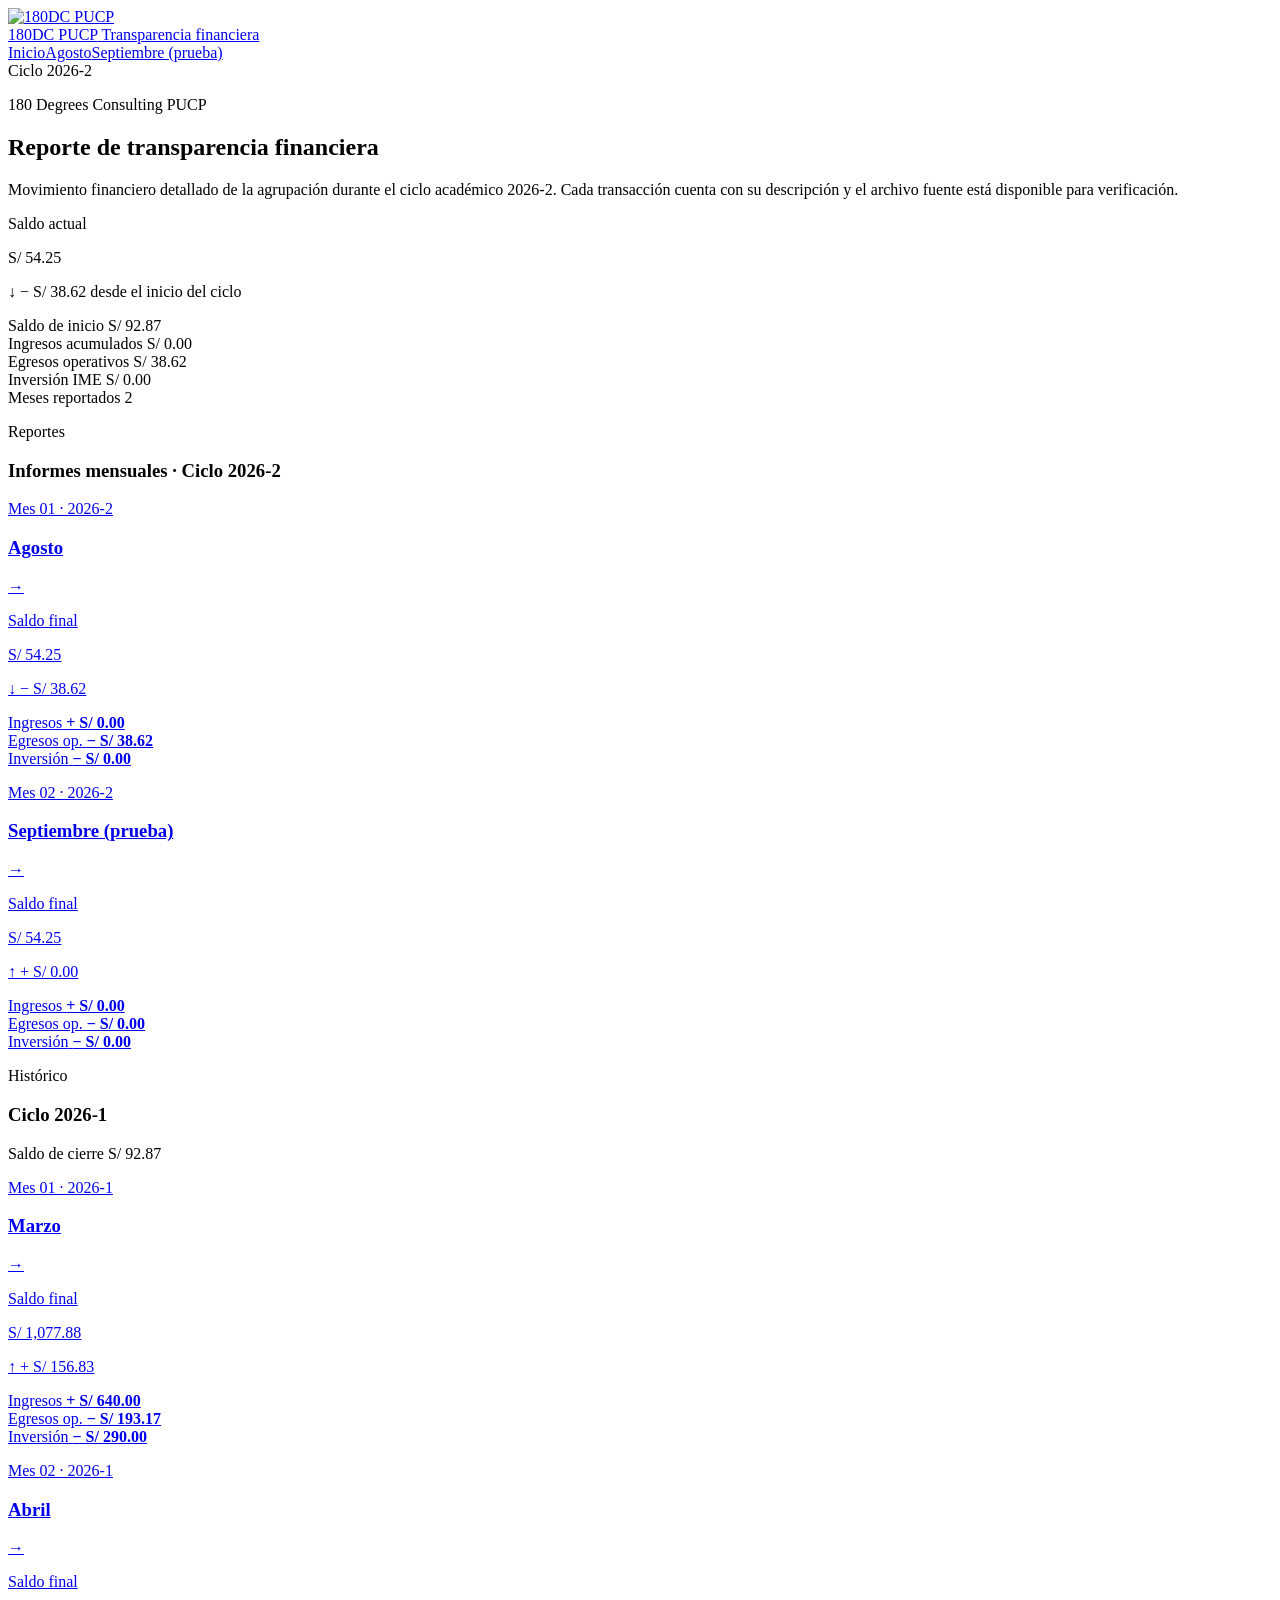
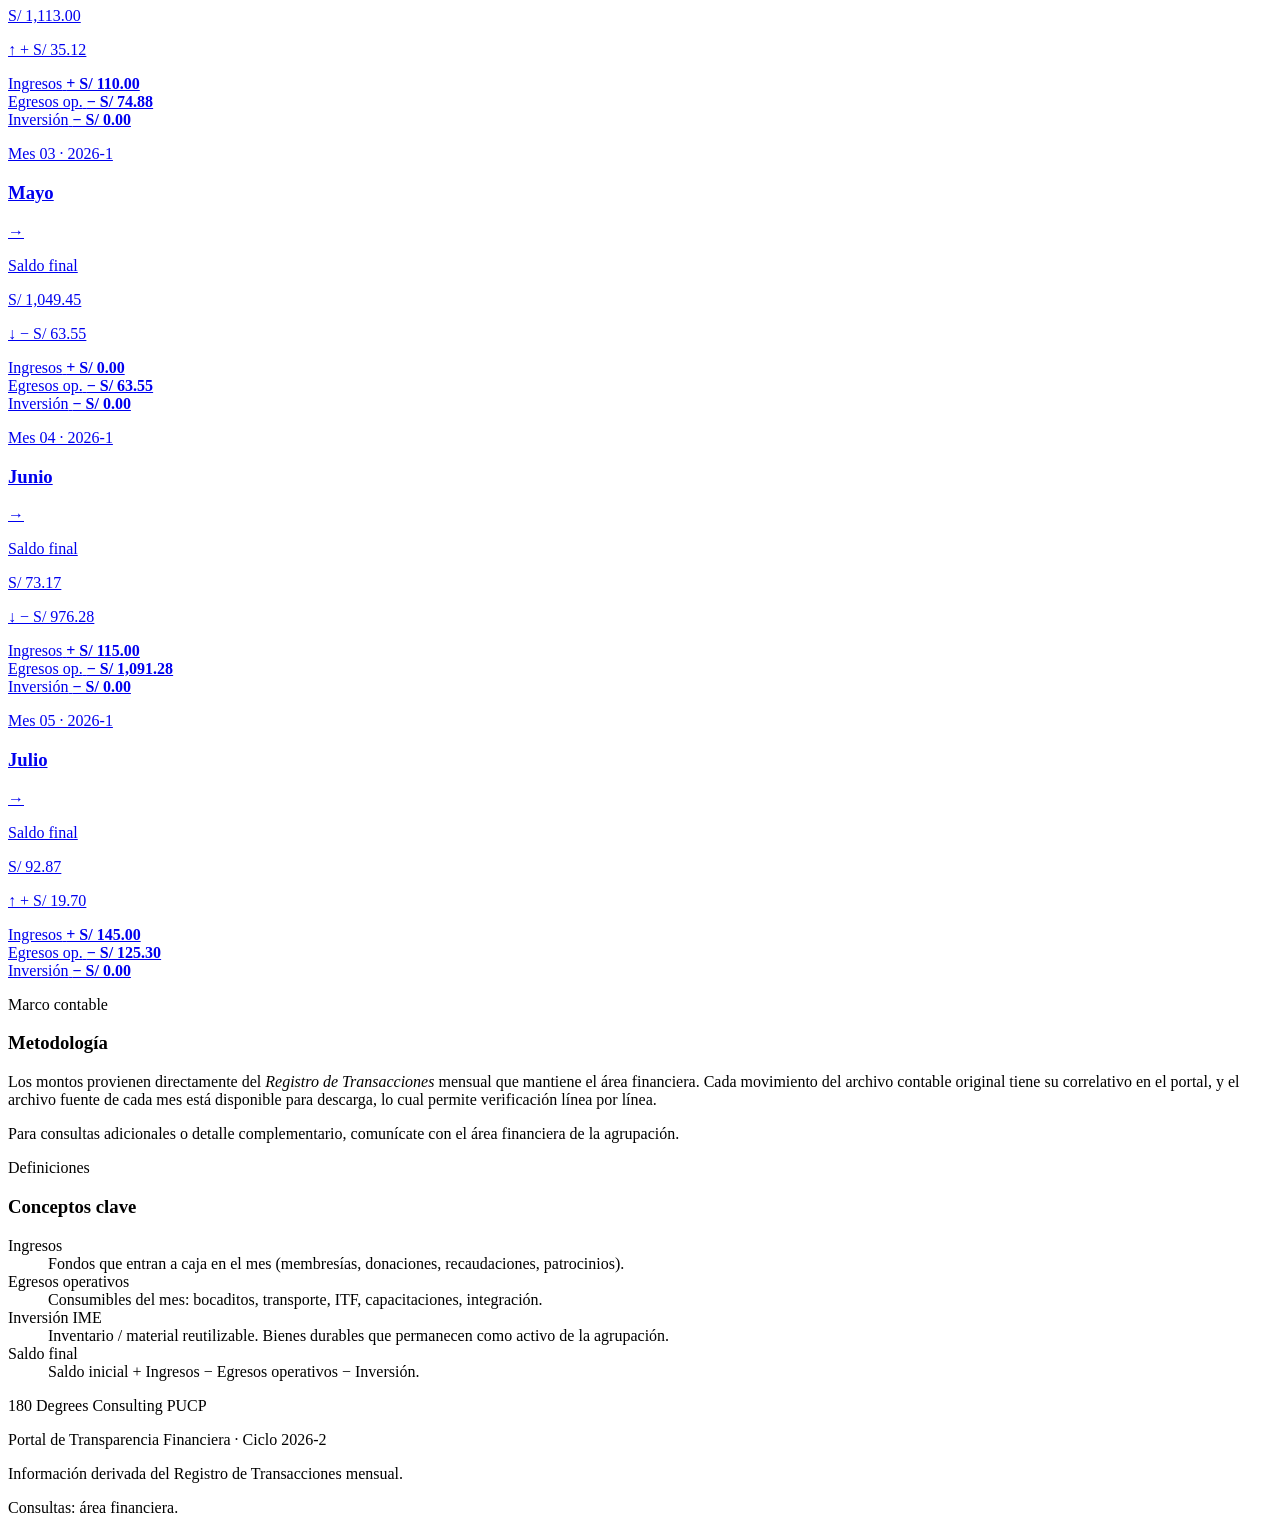
==== site/index.html @ 5e6f2e75 "Prueba" ====
<!DOCTYPE html>
<html lang="es">
<head>
<meta charset="UTF-8">
<meta name="viewport" content="width=device-width, initial-scale=1.0">
<title>180DC PUCP · Transparencia Financiera</title>
<link rel="icon" type="image/jpeg" href="./assets/180.jpg">
<link rel="preconnect" href="https://fonts.googleapis.com">
<link rel="preconnect" href="https://fonts.gstatic.com" crossorigin>
<link href="https://fonts.googleapis.com/css2?family=Inter:wght@400;500;600;700;800&display=swap" rel="stylesheet">
<link rel="stylesheet" href="./assets/style.css">
</head>
<body>
  <header class="site-header">
    <div class="header-inner wrap">
      <a class="brand" href="index.html">
        <img class="brand-mark" src="./assets/180.jpg" width="28" height="28" alt="180DC PUCP">
        <div class="brand-text">
          <span class="brand-name">180DC PUCP</span>
          <span class="brand-sub">Transparencia financiera</span>
        </div>
      </a>
      <nav class="main-nav"><a class="active" href="index.html">Inicio</a><a href="meses/agosto.html">Agosto</a><a href="meses/septiembre-prueba.html">Septiembre (prueba)</a></nav>
      <div class="header-status">
        <span class="status-dot"></span>
        <span>Ciclo 2026-2</span>
      </div>
    </div>
  </header>
  <main class="wrap">
    
    
    <section class="index-hero">
      <p class="eyebrow">180 Degrees Consulting PUCP</p>
      <h1 class="hero-title">Reporte de transparencia financiera</h1>
      <p class="hero-lead">
        Movimiento financiero detallado de la agrupación durante el ciclo
        académico 2026-2. Cada transacción cuenta con su descripción y el
        archivo fuente está disponible para verificación.
      </p>
      <div class="hero-saldo-strip">
        <div>
          <p class="eyebrow">Saldo actual</p>
          <div class="hero-saldo-big">S/ 54.25</div>
          <p class="hero-saldo-delta down">
            <span class="arrow">↓</span>
            − S/ 38.62 desde el inicio del ciclo
          </p>
        </div>
      </div>
    </section>
    
    
    <div class="stat-strip stat-strip-index">
      <div class="stat">
        <span class="stat-label">Saldo de inicio</span>
        <span class="stat-value">S/ 92.87</span>
      </div>
      <div class="stat">
        <span class="stat-label">Ingresos acumulados</span>
        <span class="stat-value verde">S/ 0.00</span>
      </div>
      <div class="stat">
        <span class="stat-label">Egresos operativos</span>
        <span class="stat-value rojo">S/ 38.62</span>
      </div>
      <div class="stat">
        <span class="stat-label">Inversión IME</span>
        <span class="stat-value ambar">S/ 0.00</span>
      </div>
      <div class="stat">
        <span class="stat-label">Meses reportados</span>
        <span class="stat-value">2</span>
      </div>
    </div>
    

    <section class="section">
      <div class="section-head">
        <div>
          <p class="section-eyebrow">Reportes</p>
          <h3 class="section-title-big">Informes mensuales · Ciclo 2026-2</h3>
        </div>
      </div>
      <div class="meses-grid">
        <a class="mes-card" href="meses/agosto.html">
          <div class="mes-card-head">
            <div>
              <p class="eyebrow">Mes 01 · 2026-2</p>
              <h3 class="mes-card-title">Agosto</h3>
            </div>
            <span class="mes-arrow">→</span>
          </div>
          <div class="mes-card-saldo">
            <p class="eyebrow">Saldo final</p>
            <div class="mes-saldo-num">S/ 54.25</div>
            <p class="mes-delta down">
              <span class="arrow">↓</span>
              − S/ 38.62
            </p>
          </div>
          <div class="mes-card-stats">
            <div>
              <span>Ingresos</span>
              <b class="verde">+ S/ 0.00</b>
            </div>
            <div>
              <span>Egresos op.</span>
              <b class="rojo">− S/ 38.62</b>
            </div>
            <div>
              <span>Inversión</span>
              <b class="ambar">− S/ 0.00</b>
            </div>
          </div>
        </a>
        
        <a class="mes-card" href="meses/septiembre-prueba.html">
          <div class="mes-card-head">
            <div>
              <p class="eyebrow">Mes 02 · 2026-2</p>
              <h3 class="mes-card-title">Septiembre (prueba)</h3>
            </div>
            <span class="mes-arrow">→</span>
          </div>
          <div class="mes-card-saldo">
            <p class="eyebrow">Saldo final</p>
            <div class="mes-saldo-num">S/ 54.25</div>
            <p class="mes-delta up">
              <span class="arrow">↑</span>
              + S/ 0.00
            </p>
          </div>
          <div class="mes-card-stats">
            <div>
              <span>Ingresos</span>
              <b class="verde">+ S/ 0.00</b>
            </div>
            <div>
              <span>Egresos op.</span>
              <b class="rojo">− S/ 0.00</b>
            </div>
            <div>
              <span>Inversión</span>
              <b class="ambar">− S/ 0.00</b>
            </div>
          </div>
        </a>
        </div>
    </section>

    
    <section class="section">
      <div class="section-head">
        <div>
          <p class="section-eyebrow">Histórico</p>
          <h3 class="section-title-big">Ciclo 2026-1</h3>
        </div>
        <div class="section-total">
          <span class="total-label">Saldo de cierre</span>
          <span class="total-value">S/ 92.87</span>
        </div>
      </div>
      <div class="meses-grid">
        <a class="mes-card" href="meses/marzo.html">
          <div class="mes-card-head">
            <div>
              <p class="eyebrow">Mes 01 · 2026-1</p>
              <h3 class="mes-card-title">Marzo</h3>
            </div>
            <span class="mes-arrow">→</span>
          </div>
          <div class="mes-card-saldo">
            <p class="eyebrow">Saldo final</p>
            <div class="mes-saldo-num">S/ 1,077.88</div>
            <p class="mes-delta up">
              <span class="arrow">↑</span>
              + S/ 156.83
            </p>
          </div>
          <div class="mes-card-stats">
            <div>
              <span>Ingresos</span>
              <b class="verde">+ S/ 640.00</b>
            </div>
            <div>
              <span>Egresos op.</span>
              <b class="rojo">− S/ 193.17</b>
            </div>
            <div>
              <span>Inversión</span>
              <b class="ambar">− S/ 290.00</b>
            </div>
          </div>
        </a>
        
        <a class="mes-card" href="meses/abril.html">
          <div class="mes-card-head">
            <div>
              <p class="eyebrow">Mes 02 · 2026-1</p>
              <h3 class="mes-card-title">Abril</h3>
            </div>
            <span class="mes-arrow">→</span>
          </div>
          <div class="mes-card-saldo">
            <p class="eyebrow">Saldo final</p>
            <div class="mes-saldo-num">S/ 1,113.00</div>
            <p class="mes-delta up">
              <span class="arrow">↑</span>
              + S/ 35.12
            </p>
          </div>
          <div class="mes-card-stats">
            <div>
              <span>Ingresos</span>
              <b class="verde">+ S/ 110.00</b>
            </div>
            <div>
              <span>Egresos op.</span>
              <b class="rojo">− S/ 74.88</b>
            </div>
            <div>
              <span>Inversión</span>
              <b class="ambar">− S/ 0.00</b>
            </div>
          </div>
        </a>
        
        <a class="mes-card" href="meses/mayo.html">
          <div class="mes-card-head">
            <div>
              <p class="eyebrow">Mes 03 · 2026-1</p>
              <h3 class="mes-card-title">Mayo</h3>
            </div>
            <span class="mes-arrow">→</span>
          </div>
          <div class="mes-card-saldo">
            <p class="eyebrow">Saldo final</p>
            <div class="mes-saldo-num">S/ 1,049.45</div>
            <p class="mes-delta down">
              <span class="arrow">↓</span>
              − S/ 63.55
            </p>
          </div>
          <div class="mes-card-stats">
            <div>
              <span>Ingresos</span>
              <b class="verde">+ S/ 0.00</b>
            </div>
            <div>
              <span>Egresos op.</span>
              <b class="rojo">− S/ 63.55</b>
            </div>
            <div>
              <span>Inversión</span>
              <b class="ambar">− S/ 0.00</b>
            </div>
          </div>
        </a>
        
        <a class="mes-card" href="meses/junio.html">
          <div class="mes-card-head">
            <div>
              <p class="eyebrow">Mes 04 · 2026-1</p>
              <h3 class="mes-card-title">Junio</h3>
            </div>
            <span class="mes-arrow">→</span>
          </div>
          <div class="mes-card-saldo">
            <p class="eyebrow">Saldo final</p>
            <div class="mes-saldo-num">S/ 73.17</div>
            <p class="mes-delta down">
              <span class="arrow">↓</span>
              − S/ 976.28
            </p>
          </div>
          <div class="mes-card-stats">
            <div>
              <span>Ingresos</span>
              <b class="verde">+ S/ 115.00</b>
            </div>
            <div>
              <span>Egresos op.</span>
              <b class="rojo">− S/ 1,091.28</b>
            </div>
            <div>
              <span>Inversión</span>
              <b class="ambar">− S/ 0.00</b>
            </div>
          </div>
        </a>
        
        <a class="mes-card" href="meses/julio.html">
          <div class="mes-card-head">
            <div>
              <p class="eyebrow">Mes 05 · 2026-1</p>
              <h3 class="mes-card-title">Julio</h3>
            </div>
            <span class="mes-arrow">→</span>
          </div>
          <div class="mes-card-saldo">
            <p class="eyebrow">Saldo final</p>
            <div class="mes-saldo-num">S/ 92.87</div>
            <p class="mes-delta up">
              <span class="arrow">↑</span>
              + S/ 19.70
            </p>
          </div>
          <div class="mes-card-stats">
            <div>
              <span>Ingresos</span>
              <b class="verde">+ S/ 145.00</b>
            </div>
            <div>
              <span>Egresos op.</span>
              <b class="rojo">− S/ 125.30</b>
            </div>
            <div>
              <span>Inversión</span>
              <b class="ambar">− S/ 0.00</b>
            </div>
          </div>
        </a>
        </div>
    </section>
    

    <section class="section two-col">
      <div>
        <p class="section-eyebrow">Marco contable</p>
        <h3 class="section-title-big">Metodología</h3>
        <p class="prose">
          Los montos provienen directamente del <em>Registro de Transacciones</em>
          mensual que mantiene el área financiera. Cada movimiento del archivo
          contable original tiene su correlativo en el portal, y el archivo
          fuente de cada mes está disponible para descarga, lo cual permite
          verificación línea por línea.
        </p>
        <p class="prose">
          Para consultas adicionales o detalle complementario, comunícate con
          el área financiera de la agrupación.
        </p>
      </div>
      <div>
        <p class="section-eyebrow">Definiciones</p>
        <h3 class="section-title-big">Conceptos clave</h3>
        <dl class="def-list">
          <div>
            <dt>Ingresos</dt>
            <dd>Fondos que entran a caja en el mes (membresías, donaciones, recaudaciones, patrocinios).</dd>
          </div>
          <div>
            <dt>Egresos operativos</dt>
            <dd>Consumibles del mes: bocaditos, transporte, ITF, capacitaciones, integración.</dd>
          </div>
          <div>
            <dt>Inversión IME</dt>
            <dd>Inventario / material reutilizable. Bienes durables que permanecen como activo de la agrupación.</dd>
          </div>
          <div>
            <dt>Saldo final</dt>
            <dd>Saldo inicial + Ingresos − Egresos operativos − Inversión.</dd>
          </div>
        </dl>
      </div>
    </section>
    
  </main>
  <footer>
    <div class="wrap footer-inner">
      <div>
        <p class="footer-title">180 Degrees Consulting PUCP</p>
        <p class="footer-sub">Portal de Transparencia Financiera · Ciclo 2026-2</p>
      </div>
      <div class="footer-meta">
        <p>Información derivada del Registro de Transacciones mensual.</p>
        <p>Consultas: área financiera.</p>
      </div>
    </div>
  </footer>
</body>
</html>
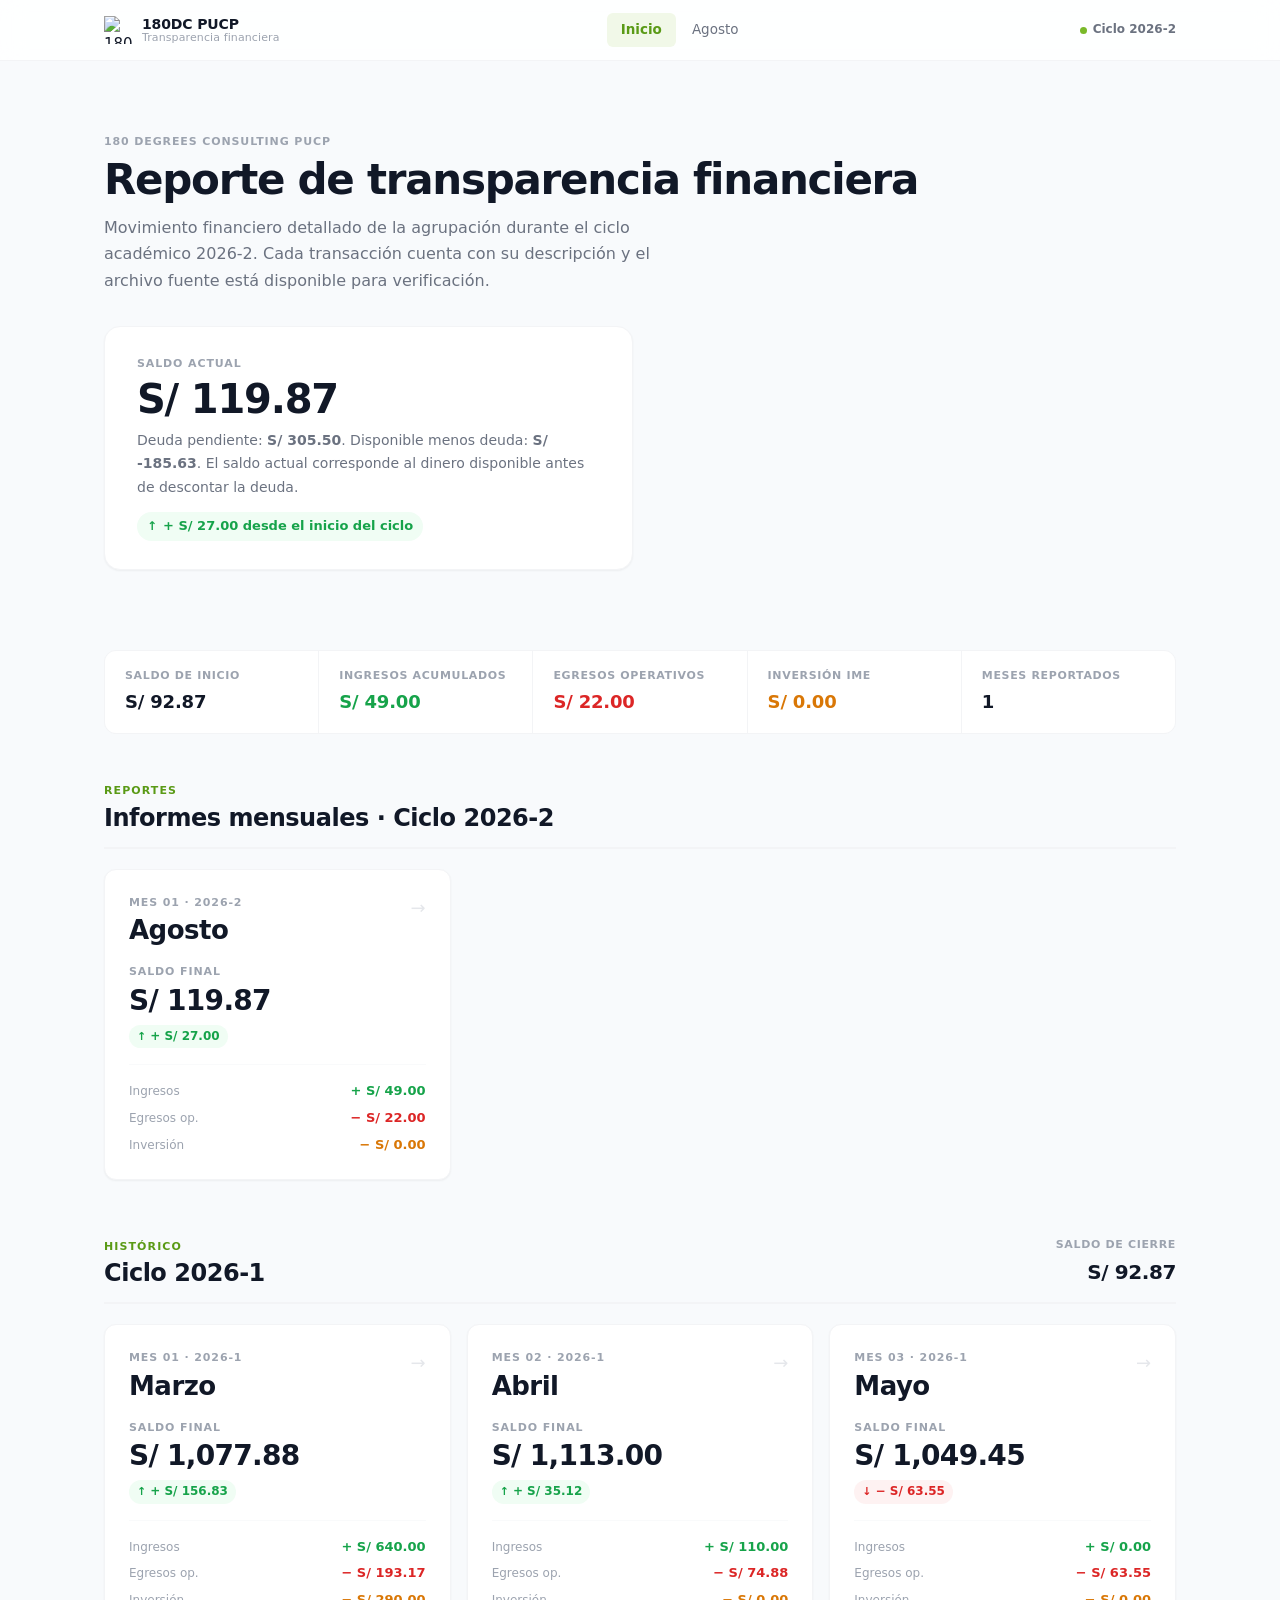
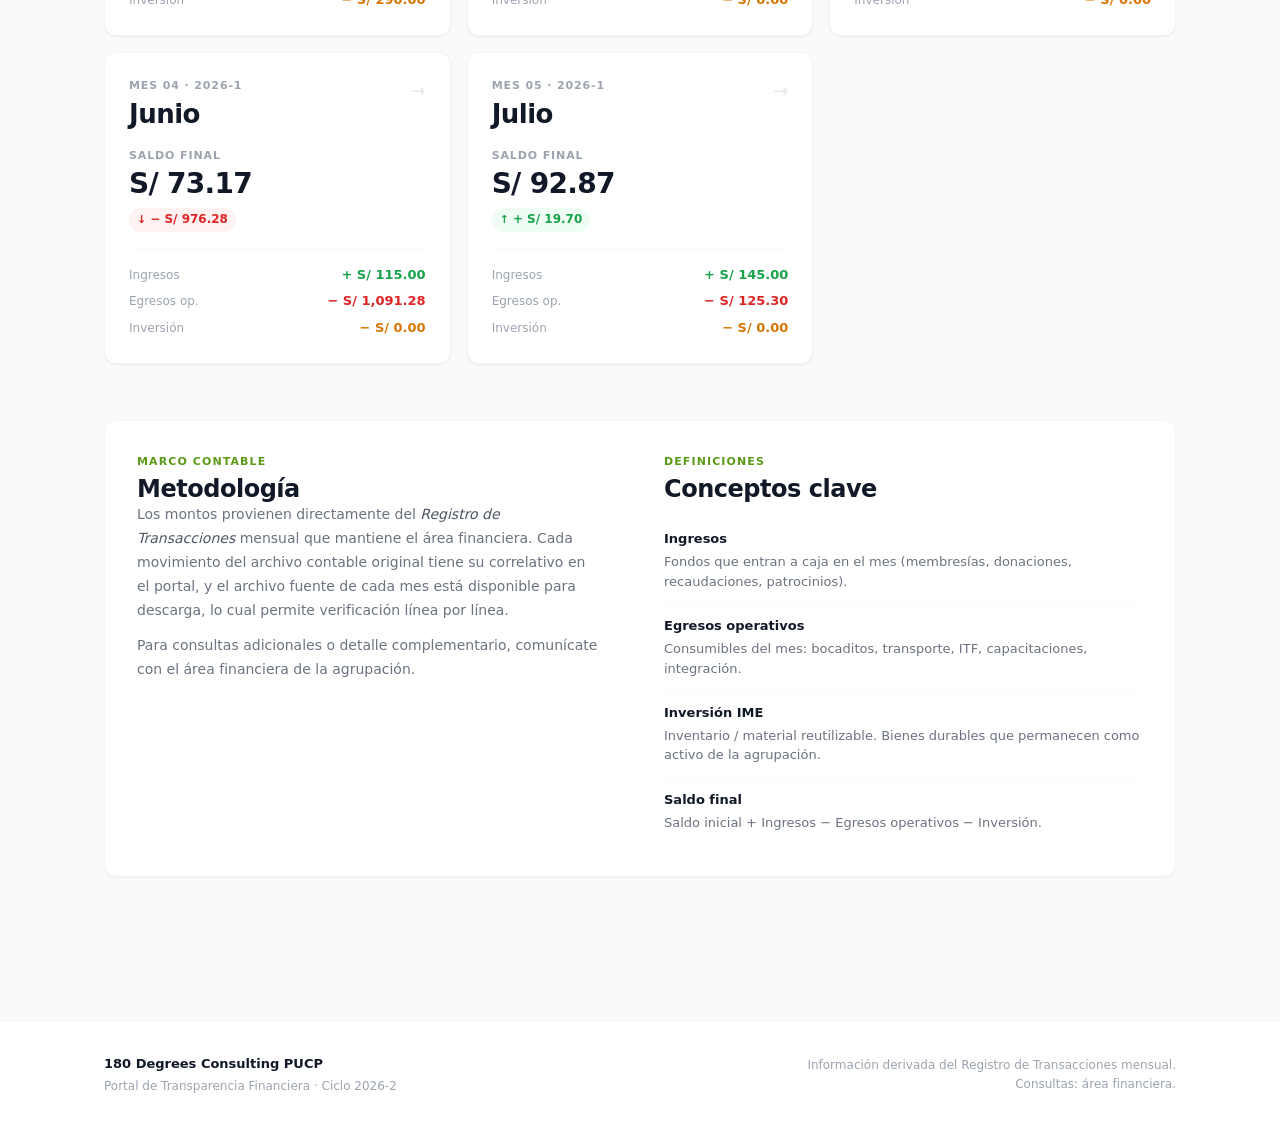
==== commit 8132d6a6: "agosto" ====
--- a/site/index.html
+++ b/site/index.html
@@ -20,7 +20,7 @@
           <span class="brand-sub">Transparencia financiera</span>
         </div>
       </a>
-      <nav class="main-nav"><a class="active" href="index.html">Inicio</a><a href="meses/agosto.html">Agosto</a><a href="meses/septiembre-prueba.html">Septiembre (prueba)</a></nav>
+      <nav class="main-nav"><a class="active" href="index.html">Inicio</a><a href="meses/agosto.html">Agosto</a></nav>
       <div class="header-status">
         <span class="status-dot"></span>
         <span>Ciclo 2026-2</span>
@@ -41,10 +41,11 @@
       <div class="hero-saldo-strip">
         <div>
           <p class="eyebrow">Saldo actual</p>
-          <div class="hero-saldo-big">S/ 54.25</div>
-          <p class="hero-saldo-delta down">
-            <span class="arrow">↓</span>
-            − S/ 38.62 desde el inicio del ciclo
+          <div class="hero-saldo-big">S/ 119.87</div>
+          <p class="prose">Deuda pendiente: <strong>S/ 305.50</strong>. Disponible menos deuda: <strong>S/ -185.63</strong>. El saldo actual corresponde al dinero disponible antes de descontar la deuda.</p>
+          <p class="hero-saldo-delta up">
+            <span class="arrow">↑</span>
+            + S/ 27.00 desde el inicio del ciclo
           </p>
         </div>
       </div>
@@ -58,11 +59,11 @@
       </div>
       <div class="stat">
         <span class="stat-label">Ingresos acumulados</span>
-        <span class="stat-value verde">S/ 0.00</span>
+        <span class="stat-value verde">S/ 49.00</span>
       </div>
       <div class="stat">
         <span class="stat-label">Egresos operativos</span>
-        <span class="stat-value rojo">S/ 38.62</span>
+        <span class="stat-value rojo">S/ 22.00</span>
       </div>
       <div class="stat">
         <span class="stat-label">Inversión IME</span>
@@ -70,7 +71,7 @@
       </div>
       <div class="stat">
         <span class="stat-label">Meses reportados</span>
-        <span class="stat-value">2</span>
+        <span class="stat-value">1</span>
       </div>
     </div>
     
@@ -93,52 +94,20 @@
           </div>
           <div class="mes-card-saldo">
             <p class="eyebrow">Saldo final</p>
-            <div class="mes-saldo-num">S/ 54.25</div>
-            <p class="mes-delta down">
-              <span class="arrow">↓</span>
-              − S/ 38.62
-            </p>
-          </div>
-          <div class="mes-card-stats">
-            <div>
-              <span>Ingresos</span>
-              <b class="verde">+ S/ 0.00</b>
-            </div>
-            <div>
-              <span>Egresos op.</span>
-              <b class="rojo">− S/ 38.62</b>
-            </div>
-            <div>
-              <span>Inversión</span>
-              <b class="ambar">− S/ 0.00</b>
-            </div>
-          </div>
-        </a>
-        
-        <a class="mes-card" href="meses/septiembre-prueba.html">
-          <div class="mes-card-head">
-            <div>
-              <p class="eyebrow">Mes 02 · 2026-2</p>
-              <h3 class="mes-card-title">Septiembre (prueba)</h3>
-            </div>
-            <span class="mes-arrow">→</span>
-          </div>
-          <div class="mes-card-saldo">
-            <p class="eyebrow">Saldo final</p>
-            <div class="mes-saldo-num">S/ 54.25</div>
+            <div class="mes-saldo-num">S/ 119.87</div>
             <p class="mes-delta up">
               <span class="arrow">↑</span>
-              + S/ 0.00
-            </p>
-          </div>
-          <div class="mes-card-stats">
-            <div>
-              <span>Ingresos</span>
-              <b class="verde">+ S/ 0.00</b>
-            </div>
-            <div>
-              <span>Egresos op.</span>
-              <b class="rojo">− S/ 0.00</b>
+              + S/ 27.00
+            </p>
+          </div>
+          <div class="mes-card-stats">
+            <div>
+              <span>Ingresos</span>
+              <b class="verde">+ S/ 49.00</b>
+            </div>
+            <div>
+              <span>Egresos op.</span>
+              <b class="rojo">− S/ 22.00</b>
             </div>
             <div>
               <span>Inversión</span>
--- a/site/assets/style.css
+++ b/site/assets/style.css
@@ -0,0 +1,1086 @@
+/* =================================================================
+   180DC PUCP — Portal de Transparencia Financiera
+   ================================================================= */
+
+:root {
+  --brand:        #7AB929;
+  --brand-dark:   #5A9A16;
+  --brand-soft:   #f1f8e8;
+  --brand-tint:   #e4f2d1;
+
+  --ink:          #111827;
+  --ink-2:        #1F2937;
+  --gray-900:     #1F2937;
+  --gray-800:     #374151;
+  --gray-700:     #4B5563;
+  --gray-600:     #6B7280;
+  --gray-500:     #9CA3AF;
+  --gray-400:     #D1D5DB;
+  --gray-300:     #E5E7EB;
+  --gray-200:     #F3F4F6;
+  --gray-100:     #F9FAFB;
+
+  --white:        #FFFFFF;
+  --canvas:       #F8FAFC;
+
+  --verde:        #16a34a;
+  --verde-bg:     #f0fdf4;
+  --rojo:         #dc2626;
+  --rojo-bg:      #fef2f2;
+  --ambar:        #d97706;
+  --ambar-bg:     #fffbeb;
+
+  --radius:       8px;
+  --radius-lg:    12px;
+  --radius-xl:    16px;
+  --shadow-sm:    0 1px 2px rgba(0,0,0,.05);
+  --shadow:       0 1px 3px rgba(0,0,0,.08), 0 1px 2px rgba(0,0,0,.04);
+  --shadow-md:    0 4px 6px -1px rgba(0,0,0,.07), 0 2px 4px -2px rgba(0,0,0,.05);
+  --shadow-lg:    0 10px 15px -3px rgba(0,0,0,.07), 0 4px 6px -4px rgba(0,0,0,.05);
+  --transition:   .2s ease;
+}
+
+.weekly-scroll { overflow-x: auto; margin-top: 20px; }
+.weekly-table { width: 100%; border-collapse: collapse; font-size: 13px; }
+.weekly-table caption { text-align: left; color: var(--gray-700); padding-bottom: 12px; }
+.weekly-table th, .weekly-table td { padding: 14px 12px; border-bottom: 1px solid var(--gray-300); text-align: right; }
+.weekly-table thead { background: var(--brand-soft); }
+.weekly-table th:first-child { text-align: left; min-width: 190px; }
+.weekly-table td { white-space: nowrap; font-variant-numeric: tabular-nums; }
+
+*, *::before, *::after { box-sizing: border-box; }
+
+html {
+  scroll-behavior: smooth;
+  -webkit-text-size-adjust: 100%;
+}
+
+body {
+  margin: 0;
+  font-family: 'Inter', system-ui, -apple-system, sans-serif;
+  font-size: 15px;
+  line-height: 1.6;
+  color: var(--ink);
+  background: var(--canvas);
+  -webkit-font-smoothing: antialiased;
+}
+
+img, svg { vertical-align: middle; }
+
+.wrap {
+  max-width: 1120px;
+  margin: 0 auto;
+  padding: 0 24px;
+}
+
+/* =================================================================
+   HEADER
+   ================================================================= */
+.site-header {
+  position: sticky;
+  top: 0;
+  z-index: 100;
+  background: rgba(255,255,255,.85);
+  backdrop-filter: blur(12px);
+  -webkit-backdrop-filter: blur(12px);
+  border-bottom: 1px solid var(--gray-200);
+}
+
+.header-inner {
+  display: flex;
+  align-items: center;
+  height: 60px;
+  gap: 24px;
+}
+
+.brand {
+  display: flex;
+  align-items: center;
+  gap: 10px;
+  text-decoration: none;
+  color: var(--ink);
+  flex-shrink: 0;
+}
+
+.brand-mark { flex-shrink: 0; }
+
+.brand-text {
+  display: flex;
+  flex-direction: column;
+  line-height: 1.15;
+}
+
+.brand-name {
+  font-size: 14px;
+  font-weight: 700;
+  color: var(--ink);
+  letter-spacing: -.01em;
+}
+
+.brand-sub {
+  font-size: 11px;
+  font-weight: 500;
+  color: var(--gray-500);
+  letter-spacing: .01em;
+}
+
+/* Nav */
+.main-nav {
+  display: flex;
+  gap: 2px;
+  flex: 1;
+  justify-content: center;
+  overflow-x: auto;
+  -webkit-overflow-scrolling: touch;
+  scrollbar-width: none;
+}
+.main-nav::-webkit-scrollbar { display: none; }
+
+.main-nav a {
+  padding: 6px 14px;
+  color: var(--gray-600);
+  text-decoration: none;
+  font-size: 13.5px;
+  font-weight: 500;
+  border-radius: 6px;
+  transition: all var(--transition);
+  white-space: nowrap;
+}
+
+.main-nav a:hover {
+  color: var(--ink);
+  background: var(--gray-100);
+}
+
+.main-nav a.active {
+  color: var(--brand-dark);
+  background: var(--brand-soft);
+  font-weight: 600;
+}
+
+.header-status {
+  display: flex;
+  align-items: center;
+  gap: 6px;
+  font-size: 12px;
+  font-weight: 600;
+  color: var(--gray-600);
+  flex-shrink: 0;
+  white-space: nowrap;
+}
+
+.status-dot {
+  width: 7px;
+  height: 7px;
+  border-radius: 50%;
+  background: var(--brand);
+  flex-shrink: 0;
+}
+
+/* =================================================================
+   MAIN
+   ================================================================= */
+main.wrap {
+  padding-top: 32px;
+  padding-bottom: 80px;
+}
+
+/* =================================================================
+   UTILITY
+   ================================================================= */
+.eyebrow {
+  font-size: 11px;
+  font-weight: 600;
+  text-transform: uppercase;
+  letter-spacing: .08em;
+  color: var(--gray-500);
+  margin: 0 0 6px;
+}
+
+.section-eyebrow {
+  font-size: 11px;
+  font-weight: 700;
+  text-transform: uppercase;
+  letter-spacing: .1em;
+  color: var(--brand-dark);
+  margin: 0 0 4px;
+}
+
+.muted { color: var(--gray-500); font-size: 14px; padding: 20px 24px; }
+
+.verde { color: var(--verde) !important; }
+.rojo  { color: var(--rojo) !important; }
+.ambar { color: var(--ambar) !important; }
+
+/* =================================================================
+   BREADCRUMB
+   ================================================================= */
+.breadcrumb {
+  display: flex;
+  align-items: center;
+  gap: 8px;
+  font-size: 13px;
+  margin-bottom: 20px;
+  color: var(--gray-500);
+}
+
+.breadcrumb a {
+  color: var(--gray-500);
+  text-decoration: none;
+  transition: color var(--transition);
+}
+
+.breadcrumb a:hover { color: var(--brand-dark); }
+.bc-sep { color: var(--gray-400); font-size: 11px; }
+.breadcrumb span:last-child { color: var(--gray-700); font-weight: 500; }
+
+/* =================================================================
+   INDEX HERO
+   ================================================================= */
+.index-hero {
+  padding: 40px 0 44px;
+  margin-bottom: 36px;
+}
+
+.hero-title {
+  font-size: 42px;
+  font-weight: 800;
+  line-height: 1.1;
+  letter-spacing: -.03em;
+  margin: 0 0 12px;
+  color: var(--ink);
+}
+
+.hero-lead {
+  font-size: 16px;
+  line-height: 1.65;
+  color: var(--gray-600);
+  max-width: 580px;
+  margin: 0 0 32px;
+}
+
+.hero-saldo-strip {
+  background: var(--white);
+  border: 1px solid var(--gray-200);
+  border-radius: var(--radius-xl);
+  padding: 28px 32px;
+  display: inline-block;
+  box-shadow: var(--shadow-sm);
+}
+
+.hero-saldo-big {
+  font-size: 40px;
+  font-weight: 800;
+  letter-spacing: -.03em;
+  color: var(--ink);
+  line-height: 1;
+  font-variant-numeric: tabular-nums;
+  margin: 6px 0 10px;
+}
+
+.hero-saldo-delta {
+  display: inline-flex;
+  align-items: center;
+  gap: 6px;
+  font-size: 13px;
+  font-weight: 600;
+  margin: 0;
+  padding: 4px 10px;
+  border-radius: 20px;
+}
+
+.hero-saldo-delta.up   { color: var(--verde); background: var(--verde-bg); }
+.hero-saldo-delta.down { color: var(--rojo); background: var(--rojo-bg); }
+
+.hero-saldo-delta .arrow {
+  font-size: 12px;
+  font-weight: 800;
+}
+
+/* =================================================================
+   PAGE HERO (mes)
+   ================================================================= */
+.page-hero { margin-bottom: 28px; }
+
+.page-title {
+  font-size: 48px;
+  font-weight: 800;
+  line-height: 1;
+  letter-spacing: -.035em;
+  margin: 4px 0 14px;
+  color: var(--ink);
+}
+
+.page-meta {
+  font-size: 13px;
+  color: var(--gray-500);
+  margin: 0;
+}
+
+.page-meta strong { color: var(--gray-700); font-weight: 600; }
+.meta-sep { color: var(--gray-300); margin: 0 8px; }
+
+/* =================================================================
+   HERO SALDO (mes)
+   ================================================================= */
+.hero-saldo {
+  display: grid;
+  grid-template-columns: 1fr;
+  background: var(--white);
+  border: 1px solid var(--gray-200);
+  border-radius: var(--radius-xl);
+  overflow: hidden;
+  margin-bottom: 24px;
+  box-shadow: var(--shadow-sm);
+}
+
+@media (min-width: 820px) {
+  .hero-saldo { grid-template-columns: 1fr 1fr; }
+}
+
+.hero-saldo-main {
+  padding: 32px;
+  background: linear-gradient(135deg, var(--brand-soft) 0%, var(--white) 100%);
+}
+
+@media (min-width: 820px) {
+  .hero-saldo-main { border-right: 1px solid var(--gray-200); }
+}
+@media (max-width: 819px) {
+  .hero-saldo-main { border-bottom: 1px solid var(--gray-200); }
+}
+
+.hero-saldo-num {
+  font-size: 44px;
+  font-weight: 800;
+  letter-spacing: -.03em;
+  color: var(--ink);
+  line-height: 1;
+  font-variant-numeric: tabular-nums;
+  margin: 6px 0 12px;
+}
+
+.hero-saldo-calc { padding: 28px 32px; }
+
+.calc-list {
+  margin: 12px 0 0;
+  display: flex;
+  flex-direction: column;
+}
+
+.calc-list > div {
+  display: flex;
+  justify-content: space-between;
+  align-items: baseline;
+  padding: 9px 0;
+  border-bottom: 1px solid var(--gray-100);
+}
+
+.calc-list > div:last-child { border-bottom: 0; }
+
+.calc-list dt {
+  margin: 0;
+  font-size: 13px;
+  color: var(--gray-600);
+  display: flex;
+  align-items: center;
+  gap: 8px;
+}
+
+.calc-list dd {
+  margin: 0;
+  font-size: 14px;
+  font-weight: 600;
+  font-variant-numeric: tabular-nums;
+  color: var(--ink);
+}
+
+.calc-list .op-sign {
+  display: inline-flex;
+  width: 18px;
+  height: 18px;
+  align-items: center;
+  justify-content: center;
+  border-radius: 4px;
+  font-size: 12px;
+  font-weight: 700;
+}
+
+.calc-list .op-sign.verde { background: var(--verde-bg); color: var(--verde); }
+.calc-list .op-sign.rojo  { background: var(--rojo-bg); color: var(--rojo); }
+.calc-list .op-sign.ambar { background: var(--ambar-bg); color: var(--ambar); }
+
+.calc-list .total {
+  margin-top: 8px;
+  padding-top: 12px;
+  border-top: 2px solid var(--gray-200);
+  border-bottom: 0;
+}
+
+.calc-list .total dt {
+  font-size: 12px;
+  font-weight: 700;
+  text-transform: uppercase;
+  letter-spacing: .06em;
+  color: var(--gray-600);
+}
+
+.calc-list .total dd {
+  font-size: 20px;
+  font-weight: 800;
+  color: var(--ink);
+}
+
+/* =================================================================
+   STAT STRIP
+   ================================================================= */
+.stat-strip {
+  display: grid;
+  grid-template-columns: repeat(2, 1fr);
+  gap: 1px;
+  background: var(--gray-200);
+  border: 1px solid var(--gray-200);
+  border-radius: var(--radius-lg);
+  overflow: hidden;
+  margin-bottom: 48px;
+}
+
+@media (min-width: 640px) { .stat-strip { grid-template-columns: repeat(4, 1fr); } }
+.stat-strip-index { grid-template-columns: repeat(2, 1fr); }
+@media (min-width: 640px) { .stat-strip-index { grid-template-columns: repeat(5, 1fr); } }
+
+.stat {
+  padding: 16px 20px;
+  display: flex;
+  flex-direction: column;
+  gap: 4px;
+  background: var(--white);
+}
+
+.stat-label {
+  font-size: 11px;
+  font-weight: 600;
+  text-transform: uppercase;
+  letter-spacing: .06em;
+  color: var(--gray-500);
+}
+
+.stat-value {
+  font-size: 18px;
+  font-weight: 700;
+  color: var(--ink);
+  font-variant-numeric: tabular-nums;
+  letter-spacing: -.01em;
+}
+
+.stat-value.verde { color: var(--verde); }
+.stat-value.rojo  { color: var(--rojo); }
+.stat-value.ambar { color: var(--ambar); }
+
+/* =================================================================
+   SECTIONS
+   ================================================================= */
+.section { margin-bottom: 56px; }
+.section:last-child { margin-bottom: 0; }
+
+.section-head {
+  display: flex;
+  justify-content: space-between;
+  align-items: flex-end;
+  gap: 16px;
+  margin-bottom: 20px;
+  padding-bottom: 14px;
+  border-bottom: 2px solid var(--gray-200);
+}
+
+.section-title-big {
+  font-size: 24px;
+  font-weight: 700;
+  letter-spacing: -.02em;
+  margin: 0;
+  color: var(--ink);
+  line-height: 1.2;
+}
+
+.section-total {
+  text-align: right;
+  white-space: nowrap;
+}
+
+.section-total .total-label {
+  display: block;
+  font-size: 11px;
+  font-weight: 600;
+  text-transform: uppercase;
+  letter-spacing: .06em;
+  color: var(--gray-500);
+  margin-bottom: 2px;
+}
+
+.section-total .total-value {
+  font-size: 20px;
+  font-weight: 800;
+  font-variant-numeric: tabular-nums;
+  letter-spacing: -.02em;
+}
+
+.section-total.verde .total-value { color: var(--verde); }
+.section-total.rojo  .total-value { color: var(--rojo); }
+
+/* =================================================================
+   INFO BOX
+   ================================================================= */
+.info-box {
+  background: var(--brand-soft);
+  border-left: 3px solid var(--brand);
+  border-radius: 0 var(--radius) var(--radius) 0;
+  padding: 14px 18px;
+  margin-bottom: 16px;
+  font-size: 13px;
+  line-height: 1.6;
+  color: var(--gray-700);
+}
+
+.info-box strong {
+  display: block;
+  color: var(--ink);
+  font-weight: 700;
+  margin-bottom: 3px;
+}
+
+/* =================================================================
+   TX LIST (transaction rows)
+   ================================================================= */
+.tx-list {
+  background: var(--white);
+  border: 1px solid var(--gray-200);
+  border-radius: var(--radius-lg);
+  overflow: hidden;
+  box-shadow: var(--shadow-sm);
+}
+
+.tx-row {
+  padding: 18px 24px;
+  border-bottom: 1px solid var(--gray-100);
+  transition: background var(--transition);
+  position: relative;
+}
+
+.tx-row:last-child { border-bottom: 0; }
+.tx-row:hover { background: var(--gray-100); }
+
+.tx-row::before {
+  content: "";
+  position: absolute;
+  left: 0;
+  top: 0;
+  bottom: 0;
+  width: 3px;
+}
+
+.tx-in::before  { background: var(--verde); }
+.tx-op::before  { background: var(--rojo); }
+.tx-inv::before { background: var(--ambar); }
+
+.tx-head {
+  display: flex;
+  justify-content: space-between;
+  align-items: baseline;
+  gap: 16px;
+  margin-bottom: 4px;
+}
+
+.tx-title {
+  margin: 0;
+  font-size: 14.5px;
+  font-weight: 600;
+  color: var(--ink);
+}
+
+.tx-monto {
+  font-size: 16px;
+  font-weight: 700;
+  font-variant-numeric: tabular-nums;
+  white-space: nowrap;
+}
+
+.tx-monto.in  { color: var(--verde); }
+.tx-monto.op  { color: var(--rojo); }
+.tx-monto.inv { color: var(--ambar); }
+
+.row-meta {
+  display: flex;
+  flex-wrap: wrap;
+  align-items: center;
+  gap: 8px;
+  font-size: 12px;
+  color: var(--gray-500);
+  margin-bottom: 6px;
+}
+
+.row-meta-item { font-weight: 500; }
+
+.row-sep {
+  width: 3px;
+  height: 3px;
+  border-radius: 50%;
+  background: var(--gray-400);
+  display: inline-block;
+}
+
+.row-badge {
+  display: inline-block;
+  padding: 2px 8px;
+  border-radius: 4px;
+  font-size: 10px;
+  font-weight: 700;
+  text-transform: uppercase;
+  letter-spacing: .04em;
+}
+
+.row-badge.in  { background: var(--verde-bg); color: var(--verde); }
+.row-badge.op  { background: var(--rojo-bg); color: var(--rojo); }
+.row-badge.inv { background: var(--ambar-bg); color: var(--ambar); }
+
+.tx-desc {
+  margin: 0;
+  font-size: 13px;
+  line-height: 1.6;
+  color: var(--gray-600);
+  max-width: 72ch;
+}
+
+/* =================================================================
+   CHARTS
+   ================================================================= */
+.chart-grid {
+  display: grid;
+  grid-template-columns: 1fr;
+  gap: 16px;
+}
+
+@media (min-width: 820px) {
+  .chart-grid { grid-template-columns: 1fr 1fr; }
+}
+
+.chart-block {
+  background: var(--white);
+  border: 1px solid var(--gray-200);
+  border-radius: var(--radius-lg);
+  padding: 24px 28px;
+  box-shadow: var(--shadow-sm);
+}
+
+.chart-title {
+  margin: 0 0 20px;
+  font-size: 11px;
+  font-weight: 700;
+  text-transform: uppercase;
+  letter-spacing: .08em;
+  color: var(--gray-500);
+}
+
+.chart-empty {
+  display: flex;
+  align-items: center;
+  justify-content: center;
+  height: 200px;
+  color: var(--gray-400);
+  font-size: 13px;
+}
+
+.donut-block {
+  display: grid;
+  grid-template-columns: 1fr;
+  gap: 20px;
+  align-items: center;
+}
+
+@media (min-width: 520px) {
+  .donut-block { grid-template-columns: 200px 1fr; }
+}
+
+.donut-legend {
+  list-style: none;
+  padding: 0;
+  margin: 0;
+}
+
+.donut-legend li {
+  display: grid;
+  grid-template-columns: 8px 1fr auto auto;
+  align-items: center;
+  gap: 10px;
+  padding: 8px 0;
+  border-bottom: 1px solid var(--gray-100);
+  font-size: 13px;
+}
+
+.donut-legend li:last-child { border-bottom: 0; }
+
+.donut-legend .dot {
+  width: 8px;
+  height: 8px;
+  border-radius: 50%;
+}
+
+.donut-legend .lbl { color: var(--gray-700); font-weight: 500; }
+.donut-legend .pct { font-variant-numeric: tabular-nums; color: var(--gray-400); font-size: 12px; }
+.donut-legend .val { font-variant-numeric: tabular-nums; color: var(--ink); font-weight: 700; font-size: 13px; }
+
+/* =================================================================
+   ANÁLISIS
+   ================================================================= */
+.analisis-section {
+  margin-bottom: 56px;
+  padding: 28px 32px;
+  background: var(--white);
+  border: 1px solid var(--gray-200);
+  border-left: 3px solid var(--brand);
+  border-radius: 0 var(--radius-lg) var(--radius-lg) 0;
+  box-shadow: var(--shadow-sm);
+}
+
+.analisis-section .section-eyebrow { margin-bottom: 4px; }
+
+.pullquote {
+  margin: 12px 0 0;
+  font-size: 17px;
+  font-weight: 400;
+  line-height: 1.65;
+  color: var(--gray-700);
+  max-width: 64ch;
+}
+
+.pullquote strong { color: var(--ink); font-weight: 600; }
+
+/* =================================================================
+   DESCARGA
+   ================================================================= */
+.descarga {
+  display: flex;
+  flex-wrap: wrap;
+  gap: 20px;
+  justify-content: space-between;
+  align-items: center;
+  background: var(--ink);
+  border-radius: var(--radius-lg);
+  padding: 24px 28px;
+}
+
+.descarga-info { flex: 1; min-width: 240px; }
+
+.descarga-info .eyebrow { color: var(--brand); margin-bottom: 6px; }
+
+.descarga-info h4 {
+  margin: 0 0 4px;
+  font-size: 16px;
+  font-weight: 600;
+  color: var(--white);
+}
+
+.descarga-info p {
+  margin: 0;
+  font-size: 13px;
+  color: rgba(255,255,255,.55);
+  line-height: 1.5;
+  max-width: 50ch;
+}
+
+.btn-descarga {
+  display: inline-flex;
+  align-items: center;
+  gap: 8px;
+  background: var(--brand);
+  color: var(--white);
+  padding: 10px 20px;
+  border-radius: var(--radius);
+  text-decoration: none;
+  font-size: 13px;
+  font-weight: 700;
+  transition: all var(--transition);
+  letter-spacing: -.01em;
+}
+
+.btn-descarga:hover {
+  background: #8DCB39;
+  transform: translateY(-1px);
+  box-shadow: 0 4px 12px rgba(122,185,41,.3);
+}
+
+.btn-arrow {
+  display: inline-flex;
+  width: 20px;
+  height: 20px;
+  border-radius: 50%;
+  background: rgba(255,255,255,.2);
+  color: var(--white);
+  align-items: center;
+  justify-content: center;
+  font-size: 12px;
+  font-weight: 700;
+}
+
+/* =================================================================
+   MESES GRID (index)
+   ================================================================= */
+.meses-grid {
+  display: grid;
+  grid-template-columns: repeat(auto-fill, minmax(280px, 1fr));
+  gap: 16px;
+}
+
+.mes-card {
+  display: flex;
+  flex-direction: column;
+  background: var(--white);
+  border: 1px solid var(--gray-200);
+  border-radius: var(--radius-lg);
+  padding: 24px;
+  text-decoration: none;
+  color: inherit;
+  transition: all var(--transition);
+  box-shadow: var(--shadow-sm);
+}
+
+.mes-card:hover {
+  border-color: var(--brand);
+  box-shadow: var(--shadow-md);
+  transform: translateY(-2px);
+}
+
+.mes-card-head {
+  display: flex;
+  justify-content: space-between;
+  align-items: flex-start;
+  margin-bottom: 20px;
+}
+
+.mes-card-title {
+  font-size: 26px;
+  font-weight: 800;
+  letter-spacing: -.02em;
+  margin: 2px 0 0;
+  color: var(--ink);
+  line-height: 1;
+}
+
+.mes-arrow {
+  color: var(--gray-300);
+  font-size: 18px;
+  transition: all var(--transition);
+  flex-shrink: 0;
+}
+
+.mes-card:hover .mes-arrow {
+  color: var(--brand);
+  transform: translateX(3px);
+}
+
+.mes-card-saldo {
+  margin-bottom: 16px;
+  padding-bottom: 16px;
+  border-bottom: 1px solid var(--gray-100);
+}
+
+.mes-saldo-num {
+  font-size: 28px;
+  font-weight: 800;
+  letter-spacing: -.025em;
+  color: var(--ink);
+  line-height: 1;
+  font-variant-numeric: tabular-nums;
+  margin: 4px 0 8px;
+}
+
+.mes-delta {
+  display: inline-flex;
+  align-items: center;
+  gap: 4px;
+  font-size: 12px;
+  font-weight: 600;
+  margin: 0;
+  padding: 2px 8px;
+  border-radius: 12px;
+}
+
+.mes-delta.up   { color: var(--verde); background: var(--verde-bg); }
+.mes-delta.down { color: var(--rojo); background: var(--rojo-bg); }
+
+.mes-delta .arrow { font-size: 11px; font-weight: 800; }
+
+.mes-card-stats {
+  display: flex;
+  flex-direction: column;
+  gap: 6px;
+}
+
+.mes-card-stats > div {
+  display: flex;
+  justify-content: space-between;
+  align-items: baseline;
+}
+
+.mes-card-stats span {
+  font-size: 12px;
+  color: var(--gray-500);
+  font-weight: 500;
+}
+
+.mes-card-stats b {
+  font-size: 13px;
+  font-weight: 700;
+  font-variant-numeric: tabular-nums;
+}
+
+.mes-card-stats b.verde { color: var(--verde); }
+.mes-card-stats b.rojo  { color: var(--rojo); }
+.mes-card-stats b.ambar { color: var(--ambar); }
+
+/* =================================================================
+   TWO COL (metodología)
+   ================================================================= */
+.two-col {
+  display: grid;
+  grid-template-columns: 1fr;
+  gap: 40px;
+  padding: 32px;
+  background: var(--white);
+  border: 1px solid var(--gray-200);
+  border-radius: var(--radius-lg);
+  box-shadow: var(--shadow-sm);
+}
+
+@media (min-width: 820px) {
+  .two-col { grid-template-columns: 1fr 1fr; gap: 48px; }
+}
+
+.prose {
+  font-size: 14px;
+  line-height: 1.7;
+  color: var(--gray-600);
+  margin: 0 0 12px;
+  max-width: 52ch;
+}
+
+.prose em { color: var(--gray-700); font-style: italic; }
+
+.def-list { margin: 14px 0 0; }
+
+.def-list > div {
+  padding: 12px 0;
+  border-bottom: 1px solid var(--gray-100);
+}
+
+.def-list > div:last-child { border-bottom: 0; }
+
+.def-list dt {
+  margin: 0 0 2px;
+  font-size: 13px;
+  font-weight: 700;
+  color: var(--ink);
+}
+
+.def-list dd {
+  margin: 0;
+  font-size: 13px;
+  color: var(--gray-600);
+  line-height: 1.5;
+}
+
+/* =================================================================
+   FOOTER
+   ================================================================= */
+footer {
+  background: var(--white);
+  border-top: 1px solid var(--gray-200);
+  padding: 32px 0;
+  margin-top: 64px;
+}
+
+.footer-inner {
+  display: flex;
+  flex-wrap: wrap;
+  justify-content: space-between;
+  align-items: center;
+  gap: 16px;
+}
+
+.footer-title {
+  margin: 0 0 2px;
+  font-size: 13px;
+  font-weight: 700;
+  color: var(--ink);
+}
+
+.footer-sub {
+  margin: 0;
+  font-size: 12px;
+  color: var(--gray-500);
+}
+
+.footer-meta { text-align: right; }
+
+.footer-meta p {
+  margin: 0;
+  font-size: 12px;
+  color: var(--gray-500);
+  line-height: 1.6;
+}
+
+/* =================================================================
+   RESPONSIVE
+   ================================================================= */
+@media (max-width: 760px) {
+  .wrap { padding: 0 16px; }
+
+  .header-inner {
+    flex-wrap: wrap;
+    height: auto;
+    padding: 12px 0;
+    gap: 10px;
+  }
+  .main-nav { order: 3; width: 100%; justify-content: flex-start; gap: 0; }
+  .main-nav a { padding: 6px 10px; font-size: 13px; }
+  .header-status { font-size: 11px; }
+
+  .hero-title { font-size: 30px; }
+  .hero-lead { font-size: 14px; }
+  .hero-saldo-big { font-size: 32px; }
+  .hero-saldo-strip { padding: 20px 24px; display: block; }
+
+  .page-title { font-size: 36px; }
+  .hero-saldo-num { font-size: 32px; }
+  .hero-saldo-main, .hero-saldo-calc { padding: 20px; }
+
+  .section-title-big { font-size: 20px; }
+  .section-head { flex-direction: column; align-items: flex-start; gap: 8px; }
+  .section-total { text-align: left; }
+
+  .tx-row { padding: 14px 18px; }
+  .tx-head { flex-direction: column; gap: 2px; }
+
+  .analisis-section { padding: 20px 22px; }
+  .pullquote { font-size: 15px; }
+
+  .descarga { padding: 20px; }
+  .btn-descarga { width: 100%; justify-content: center; }
+
+  .chart-block { padding: 20px; }
+  .mes-card { padding: 18px 20px; }
+  .mes-card-title { font-size: 22px; }
+  .mes-saldo-num { font-size: 24px; }
+
+  .two-col { padding: 24px 20px; }
+
+  .footer-inner { flex-direction: column; align-items: flex-start; }
+  .footer-meta { text-align: left; }
+}
+
+@media print {
+  body { background: white; }
+  .site-header { position: static; backdrop-filter: none; }
+  .main-nav, .header-status { display: none; }
+  .tx-row:hover { background: transparent; }
+  .mes-card:hover { transform: none; box-shadow: none; }
+}
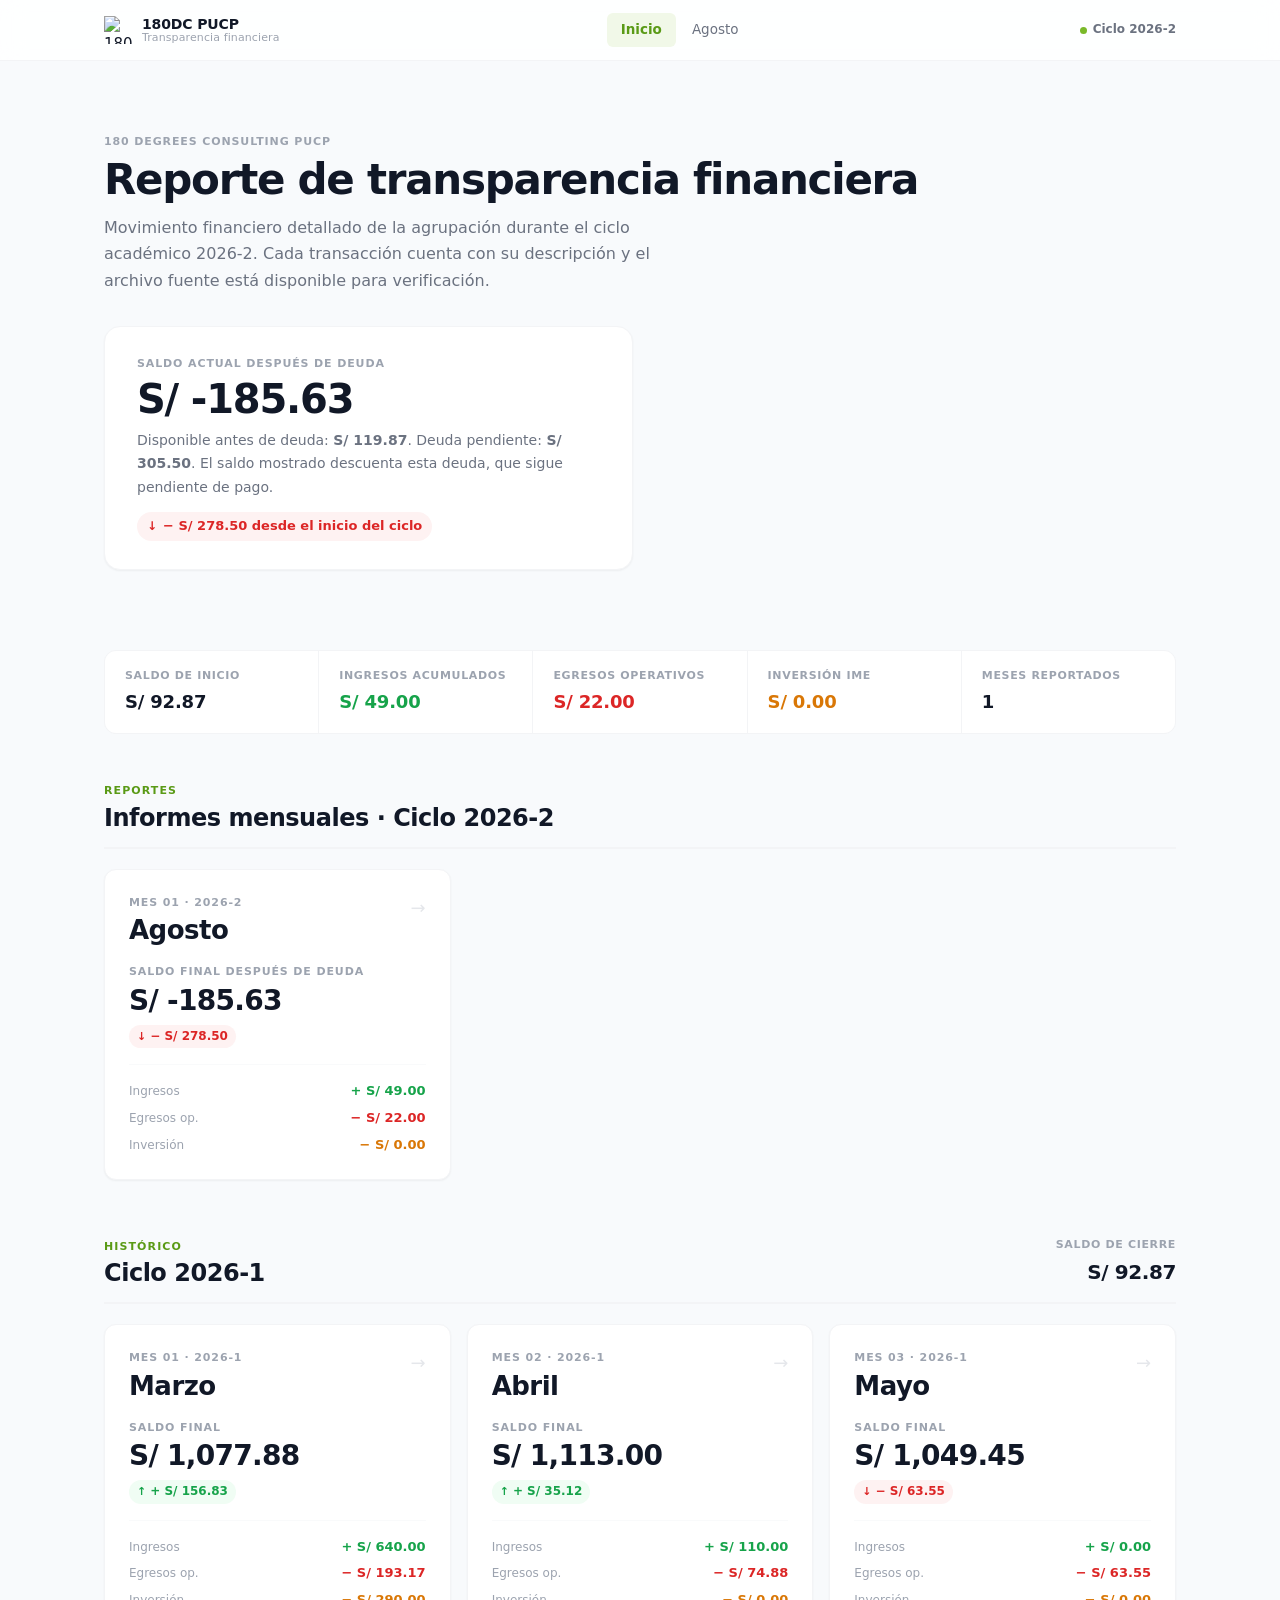
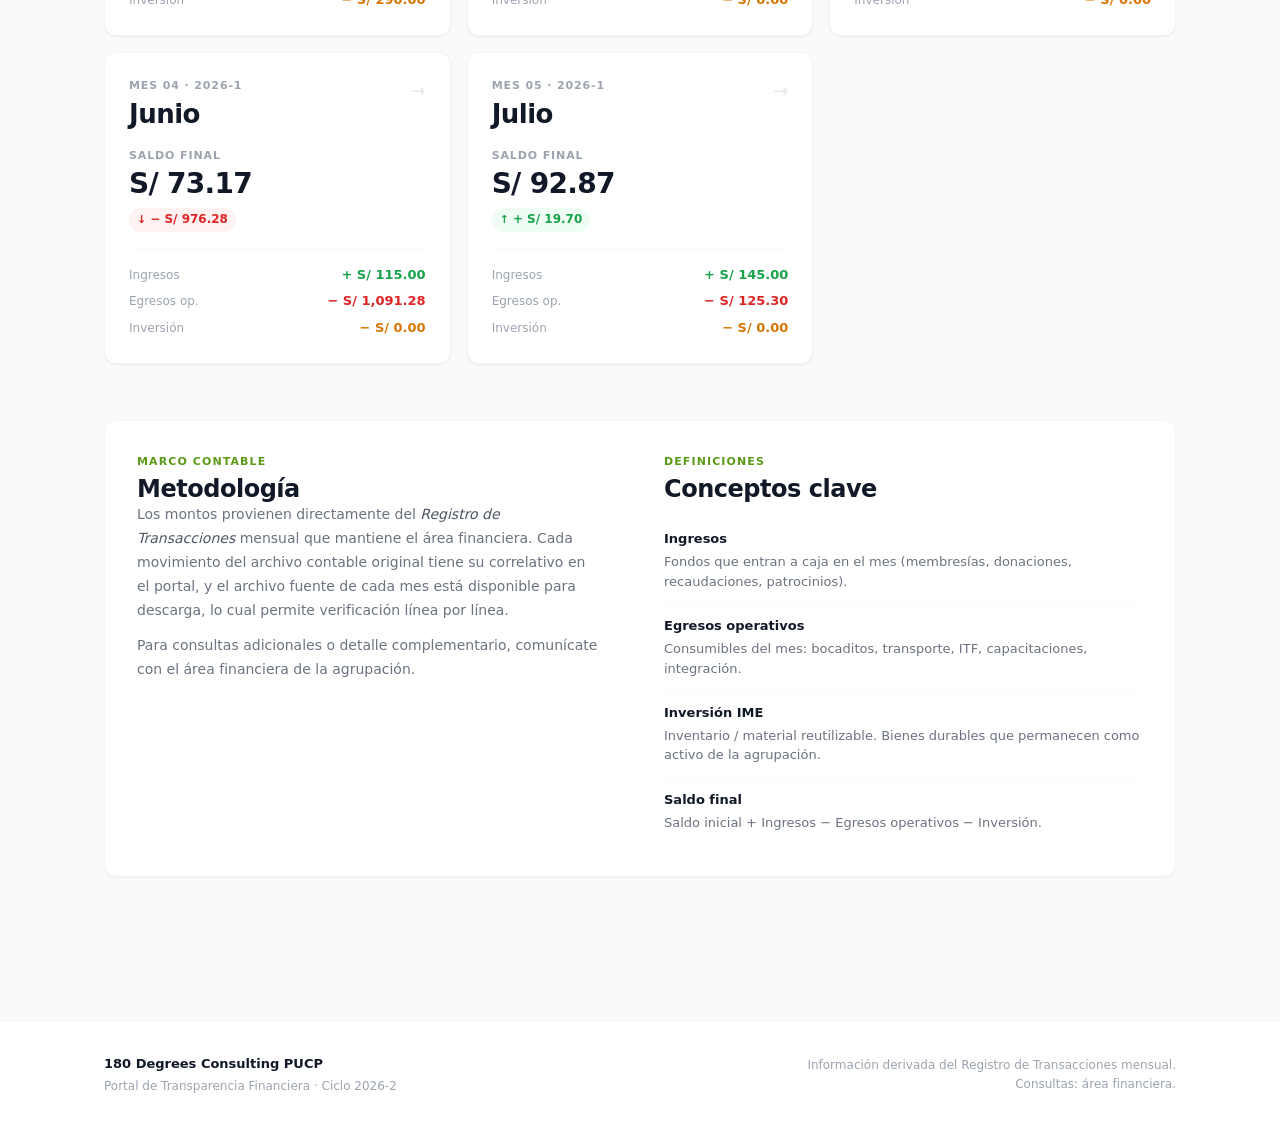
==== commit 16769102: "agosto 3.0" ====
--- a/site/index.html
+++ b/site/index.html
@@ -40,12 +40,12 @@
       </p>
       <div class="hero-saldo-strip">
         <div>
-          <p class="eyebrow">Saldo actual</p>
-          <div class="hero-saldo-big">S/ 119.87</div>
-          <p class="prose">Deuda pendiente: <strong>S/ 305.50</strong>. Disponible menos deuda: <strong>S/ -185.63</strong>. El saldo actual corresponde al dinero disponible antes de descontar la deuda.</p>
-          <p class="hero-saldo-delta up">
-            <span class="arrow">↑</span>
-            + S/ 27.00 desde el inicio del ciclo
+          <p class="eyebrow">Saldo actual después de deuda</p>
+          <div class="hero-saldo-big">S/ -185.63</div>
+          <p class="prose">Disponible antes de deuda: <strong>S/ 119.87</strong>. Deuda pendiente: <strong>S/ 305.50</strong>. El saldo mostrado descuenta esta deuda, que sigue pendiente de pago.</p>
+          <p class="hero-saldo-delta down">
+            <span class="arrow">↓</span>
+            − S/ 278.50 desde el inicio del ciclo
           </p>
         </div>
       </div>
@@ -93,11 +93,11 @@
             <span class="mes-arrow">→</span>
           </div>
           <div class="mes-card-saldo">
-            <p class="eyebrow">Saldo final</p>
-            <div class="mes-saldo-num">S/ 119.87</div>
-            <p class="mes-delta up">
-              <span class="arrow">↑</span>
-              + S/ 27.00
+            <p class="eyebrow">Saldo final después de deuda</p>
+            <div class="mes-saldo-num">S/ -185.63</div>
+            <p class="mes-delta down">
+              <span class="arrow">↓</span>
+              − S/ 278.50
             </p>
           </div>
           <div class="mes-card-stats">
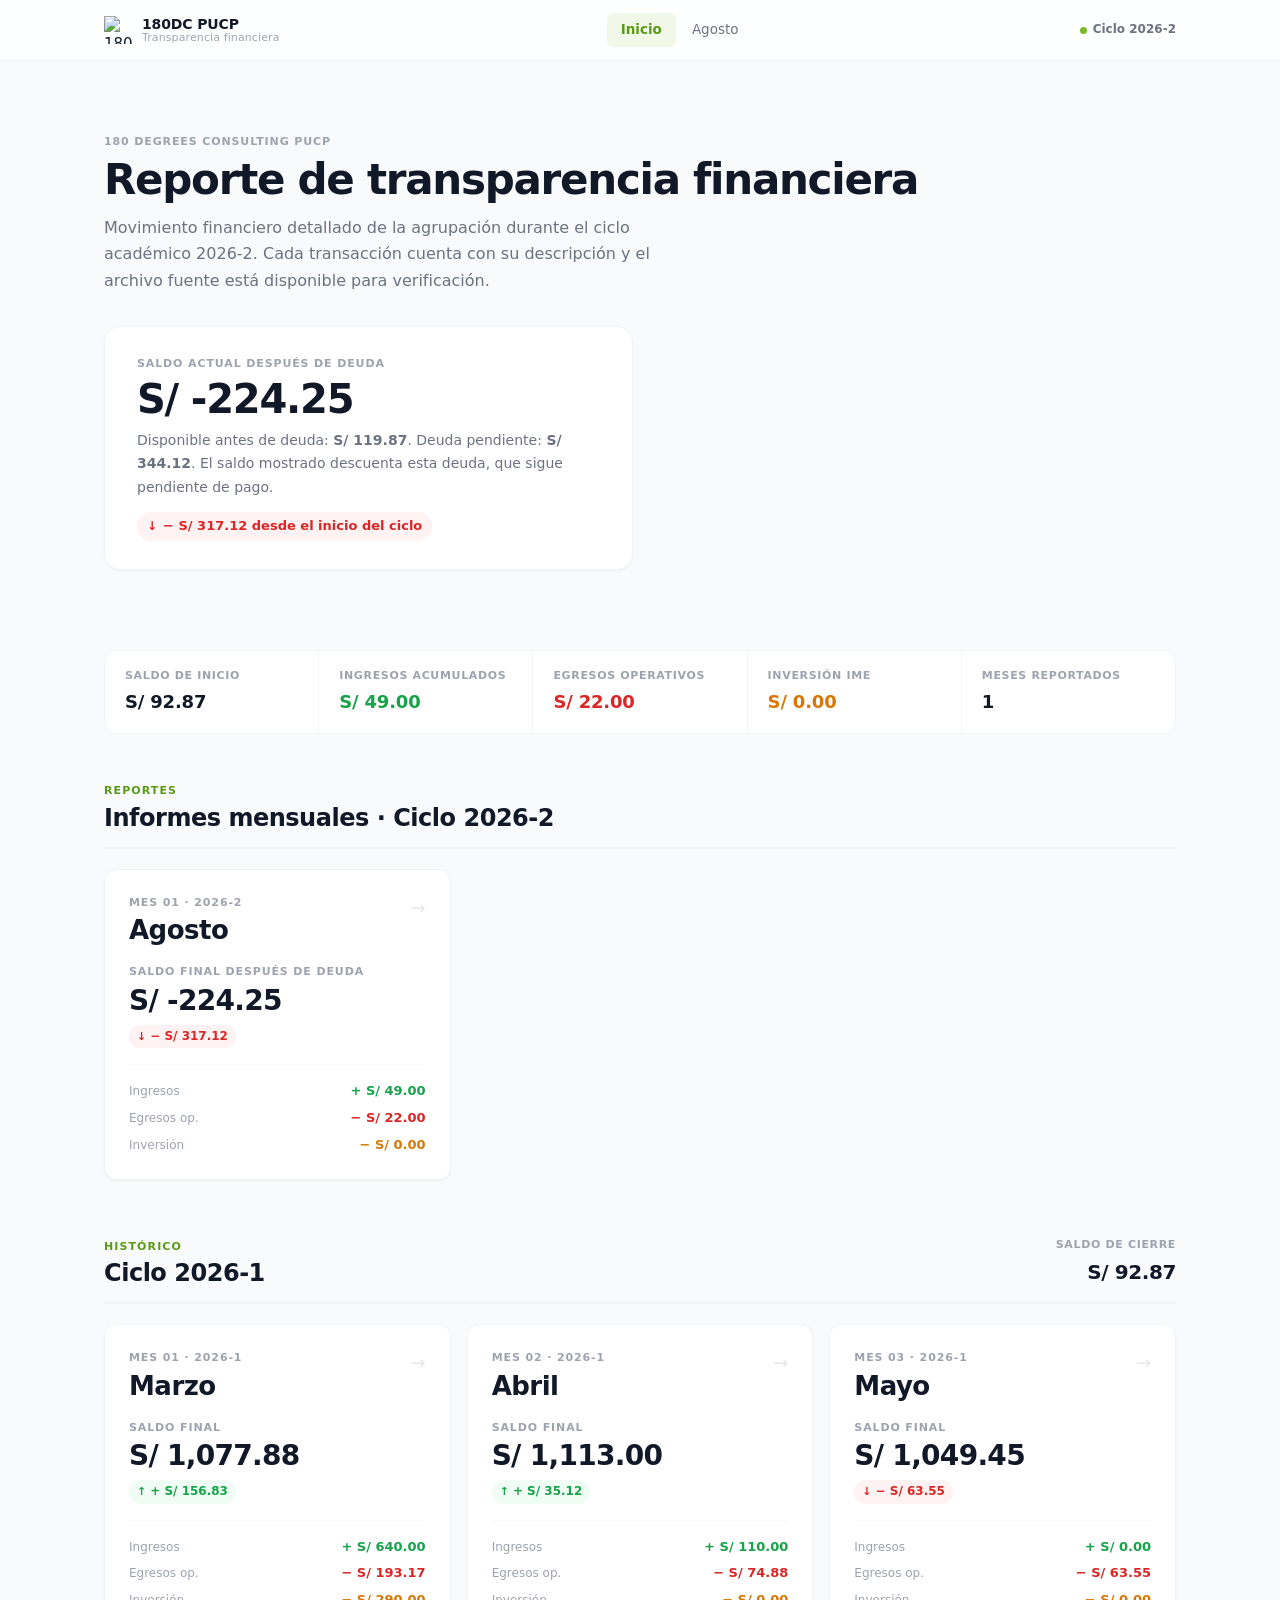
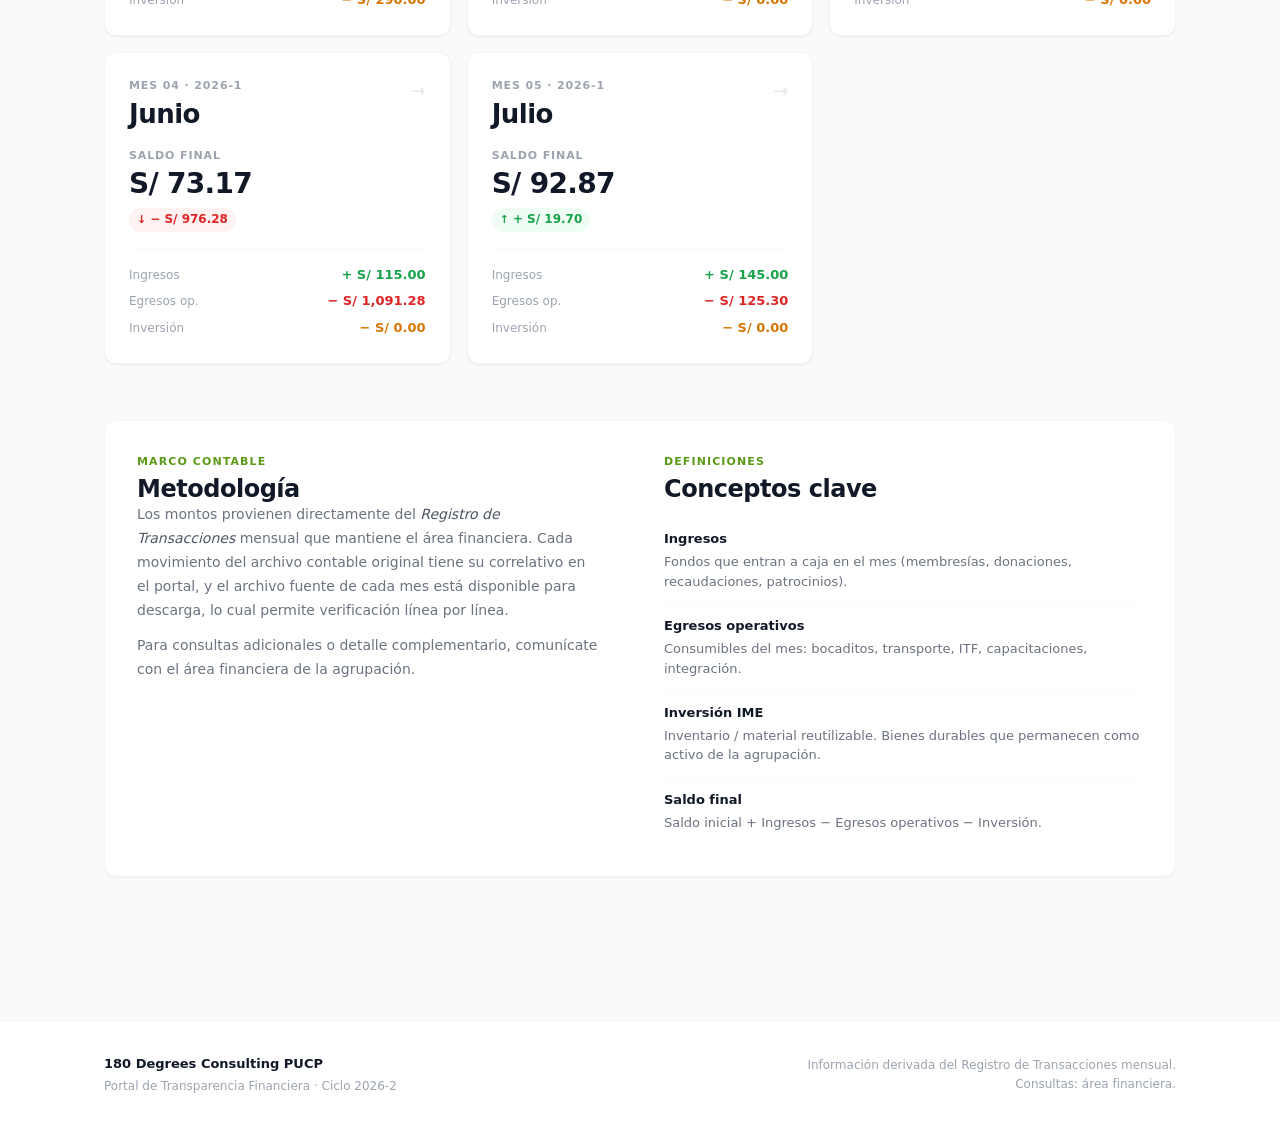
==== commit db0a81e1: "agosto 4.0" ====
--- a/site/index.html
+++ b/site/index.html
@@ -41,11 +41,11 @@
       <div class="hero-saldo-strip">
         <div>
           <p class="eyebrow">Saldo actual después de deuda</p>
-          <div class="hero-saldo-big">S/ -185.63</div>
-          <p class="prose">Disponible antes de deuda: <strong>S/ 119.87</strong>. Deuda pendiente: <strong>S/ 305.50</strong>. El saldo mostrado descuenta esta deuda, que sigue pendiente de pago.</p>
+          <div class="hero-saldo-big">S/ -224.25</div>
+          <p class="prose">Disponible antes de deuda: <strong>S/ 119.87</strong>. Deuda pendiente: <strong>S/ 344.12</strong>. El saldo mostrado descuenta esta deuda, que sigue pendiente de pago.</p>
           <p class="hero-saldo-delta down">
             <span class="arrow">↓</span>
-            − S/ 278.50 desde el inicio del ciclo
+            − S/ 317.12 desde el inicio del ciclo
           </p>
         </div>
       </div>
@@ -94,10 +94,10 @@
           </div>
           <div class="mes-card-saldo">
             <p class="eyebrow">Saldo final después de deuda</p>
-            <div class="mes-saldo-num">S/ -185.63</div>
+            <div class="mes-saldo-num">S/ -224.25</div>
             <p class="mes-delta down">
               <span class="arrow">↓</span>
-              − S/ 278.50
+              − S/ 317.12
             </p>
           </div>
           <div class="mes-card-stats">
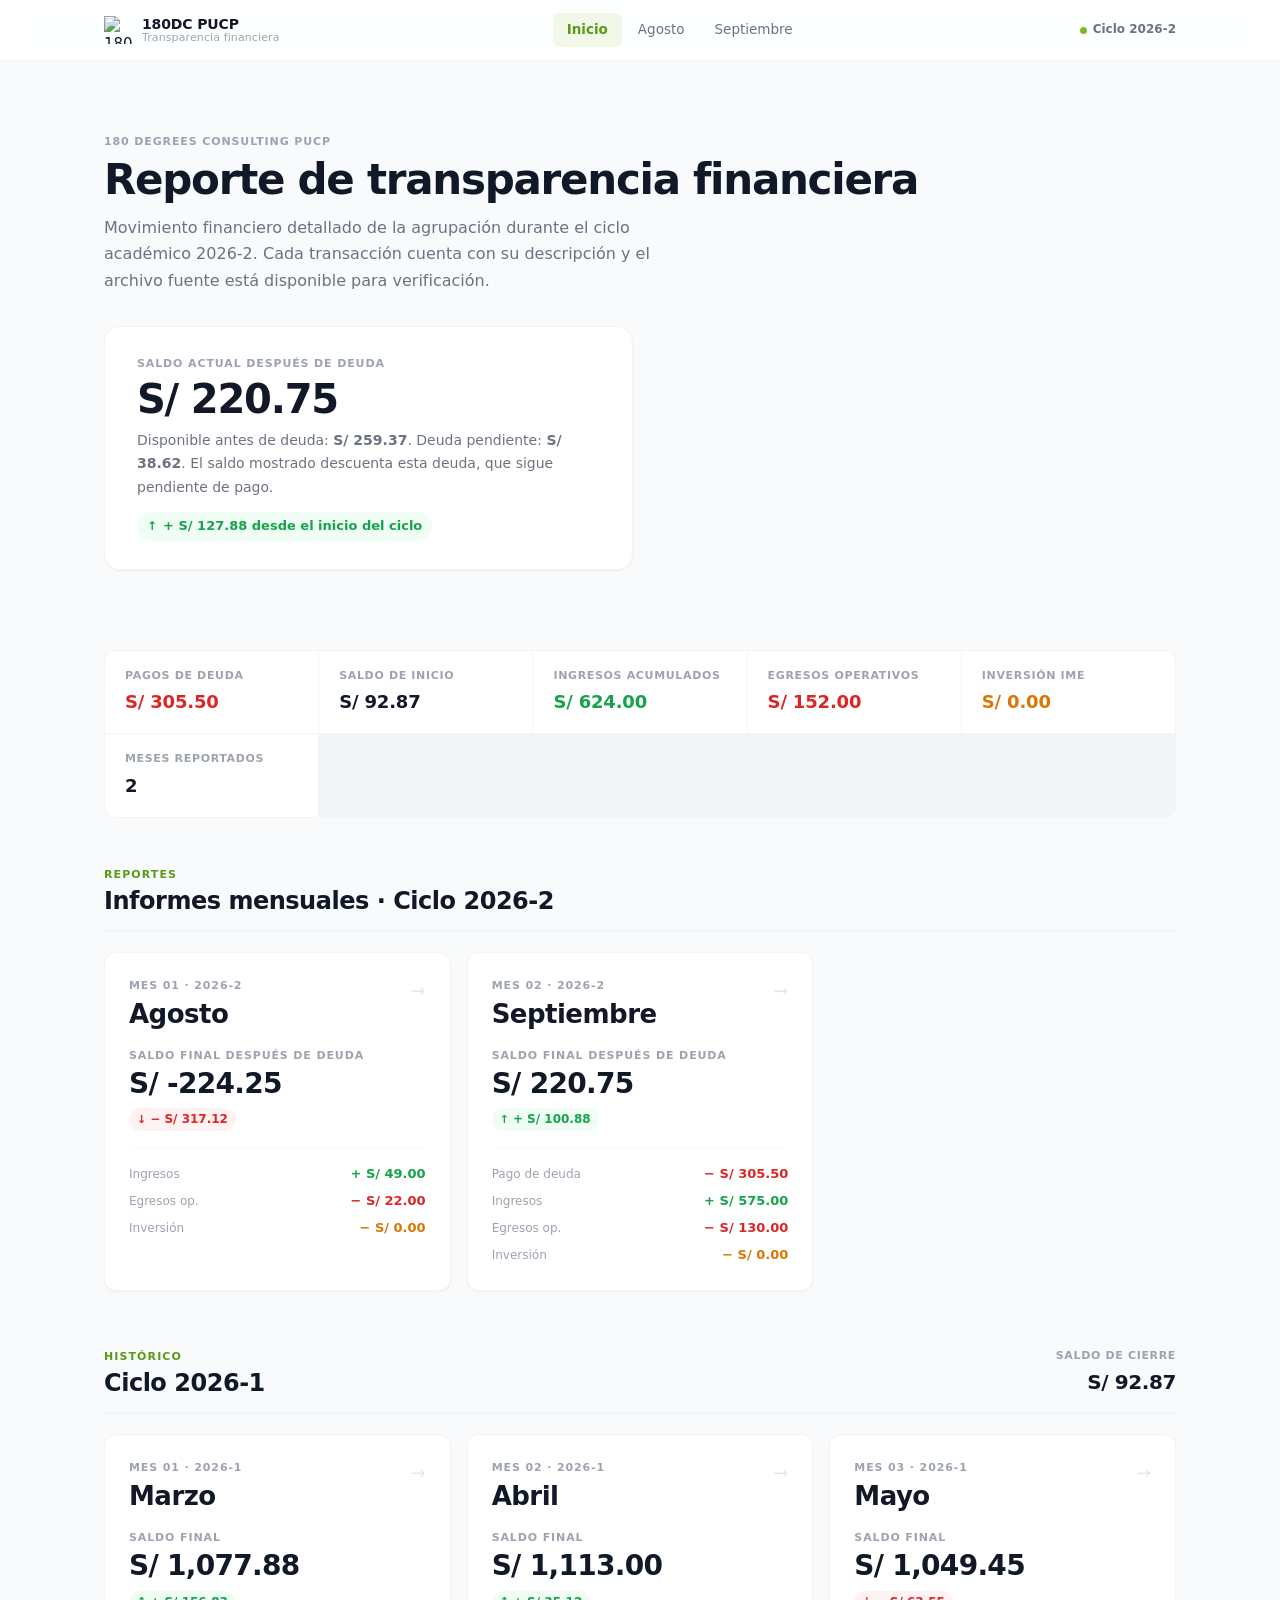
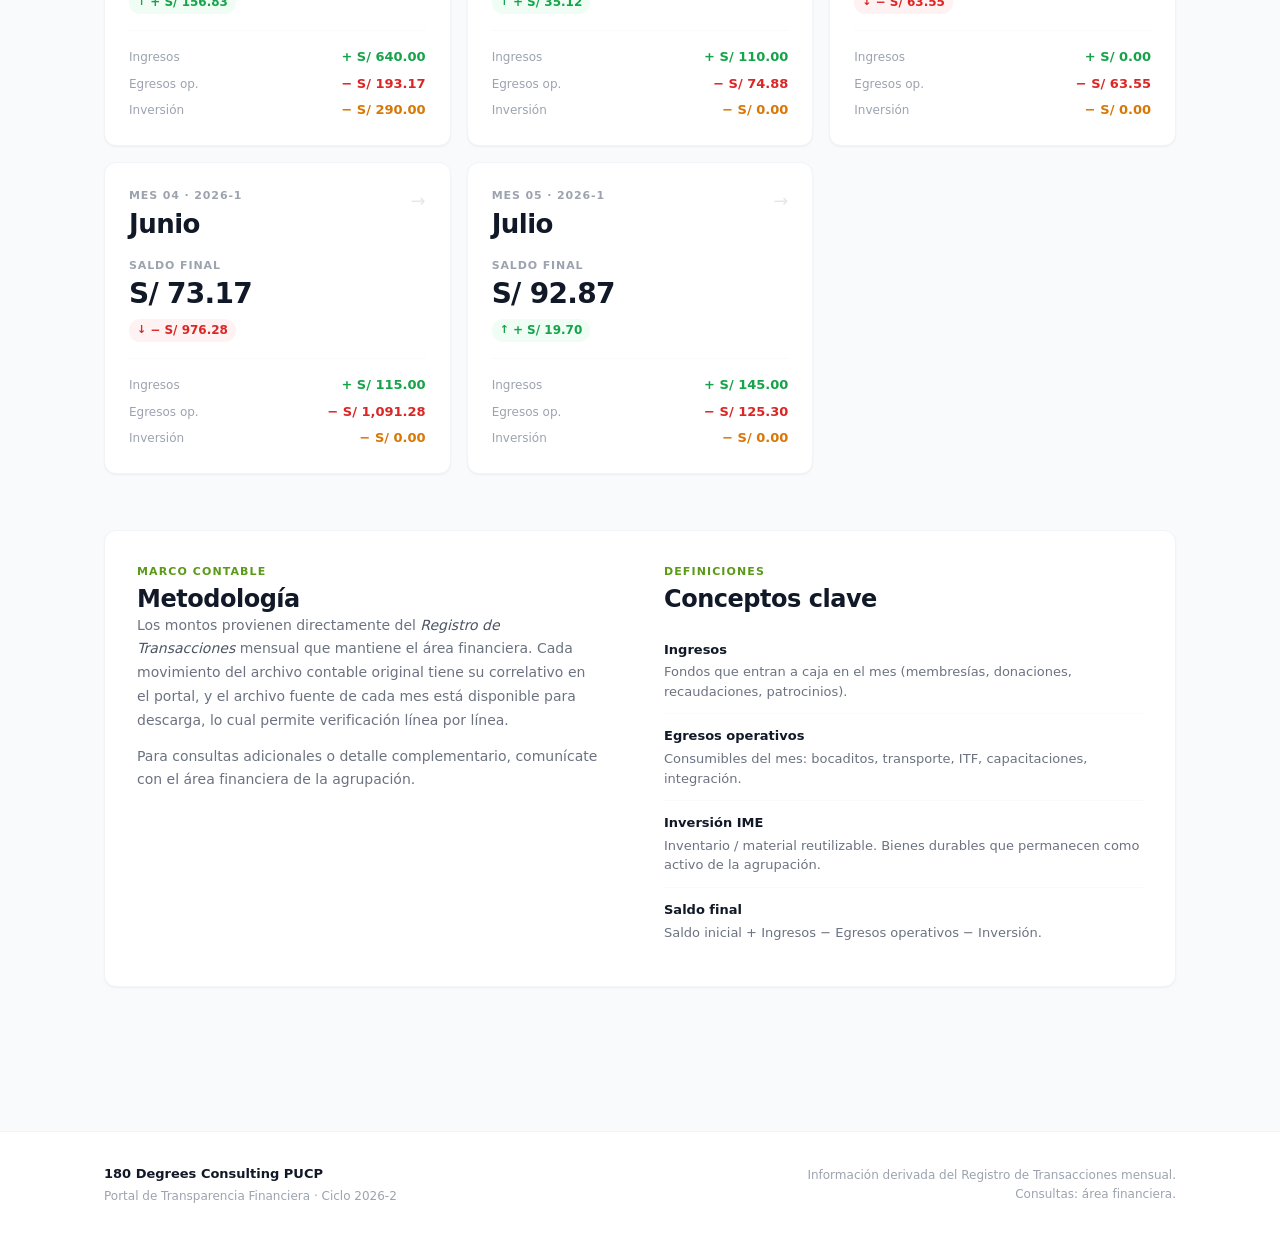
==== commit 040e24a4: "Actualización Setiembre 1" ====
--- a/site/index.html
+++ b/site/index.html
@@ -20,7 +20,7 @@
           <span class="brand-sub">Transparencia financiera</span>
         </div>
       </a>
-      <nav class="main-nav"><a class="active" href="index.html">Inicio</a><a href="meses/agosto.html">Agosto</a></nav>
+      <nav class="main-nav"><a class="active" href="index.html">Inicio</a><a href="meses/agosto.html">Agosto</a><a href="meses/septiembre.html">Septiembre</a></nav>
       <div class="header-status">
         <span class="status-dot"></span>
         <span>Ciclo 2026-2</span>
@@ -41,11 +41,11 @@
       <div class="hero-saldo-strip">
         <div>
           <p class="eyebrow">Saldo actual después de deuda</p>
-          <div class="hero-saldo-big">S/ -224.25</div>
-          <p class="prose">Disponible antes de deuda: <strong>S/ 119.87</strong>. Deuda pendiente: <strong>S/ 344.12</strong>. El saldo mostrado descuenta esta deuda, que sigue pendiente de pago.</p>
-          <p class="hero-saldo-delta down">
-            <span class="arrow">↓</span>
-            − S/ 317.12 desde el inicio del ciclo
+          <div class="hero-saldo-big">S/ 220.75</div>
+          <p class="prose">Disponible antes de deuda: <strong>S/ 259.37</strong>. Deuda pendiente: <strong>S/ 38.62</strong>. El saldo mostrado descuenta esta deuda, que sigue pendiente de pago.</p>
+          <p class="hero-saldo-delta up">
+            <span class="arrow">↑</span>
+            + S/ 127.88 desde el inicio del ciclo
           </p>
         </div>
       </div>
@@ -53,17 +53,18 @@
     
     
     <div class="stat-strip stat-strip-index">
+      <div class="stat"><span class="stat-label">Pagos de deuda</span><span class="stat-value rojo">S/ 305.50</span></div>
       <div class="stat">
         <span class="stat-label">Saldo de inicio</span>
         <span class="stat-value">S/ 92.87</span>
       </div>
       <div class="stat">
         <span class="stat-label">Ingresos acumulados</span>
-        <span class="stat-value verde">S/ 49.00</span>
+        <span class="stat-value verde">S/ 624.00</span>
       </div>
       <div class="stat">
         <span class="stat-label">Egresos operativos</span>
-        <span class="stat-value rojo">S/ 22.00</span>
+        <span class="stat-value rojo">S/ 152.00</span>
       </div>
       <div class="stat">
         <span class="stat-label">Inversión IME</span>
@@ -71,7 +72,7 @@
       </div>
       <div class="stat">
         <span class="stat-label">Meses reportados</span>
-        <span class="stat-value">1</span>
+        <span class="stat-value">2</span>
       </div>
     </div>
     
@@ -101,6 +102,7 @@
             </p>
           </div>
           <div class="mes-card-stats">
+            
             <div>
               <span>Ingresos</span>
               <b class="verde">+ S/ 49.00</b>
@@ -108,6 +110,39 @@
             <div>
               <span>Egresos op.</span>
               <b class="rojo">− S/ 22.00</b>
+            </div>
+            <div>
+              <span>Inversión</span>
+              <b class="ambar">− S/ 0.00</b>
+            </div>
+          </div>
+        </a>
+        
+        <a class="mes-card" href="meses/septiembre.html">
+          <div class="mes-card-head">
+            <div>
+              <p class="eyebrow">Mes 02 · 2026-2</p>
+              <h3 class="mes-card-title">Septiembre</h3>
+            </div>
+            <span class="mes-arrow">→</span>
+          </div>
+          <div class="mes-card-saldo">
+            <p class="eyebrow">Saldo final después de deuda</p>
+            <div class="mes-saldo-num">S/ 220.75</div>
+            <p class="mes-delta up">
+              <span class="arrow">↑</span>
+              + S/ 100.88
+            </p>
+          </div>
+          <div class="mes-card-stats">
+            <div><span>Pago de deuda</span><b class="rojo">− S/ 305.50</b></div>
+            <div>
+              <span>Ingresos</span>
+              <b class="verde">+ S/ 575.00</b>
+            </div>
+            <div>
+              <span>Egresos op.</span>
+              <b class="rojo">− S/ 130.00</b>
             </div>
             <div>
               <span>Inversión</span>
@@ -148,6 +183,7 @@
             </p>
           </div>
           <div class="mes-card-stats">
+            
             <div>
               <span>Ingresos</span>
               <b class="verde">+ S/ 640.00</b>
@@ -180,6 +216,7 @@
             </p>
           </div>
           <div class="mes-card-stats">
+            
             <div>
               <span>Ingresos</span>
               <b class="verde">+ S/ 110.00</b>
@@ -212,6 +249,7 @@
             </p>
           </div>
           <div class="mes-card-stats">
+            
             <div>
               <span>Ingresos</span>
               <b class="verde">+ S/ 0.00</b>
@@ -244,6 +282,7 @@
             </p>
           </div>
           <div class="mes-card-stats">
+            
             <div>
               <span>Ingresos</span>
               <b class="verde">+ S/ 115.00</b>
@@ -276,6 +315,7 @@
             </p>
           </div>
           <div class="mes-card-stats">
+            
             <div>
               <span>Ingresos</span>
               <b class="verde">+ S/ 145.00</b>
